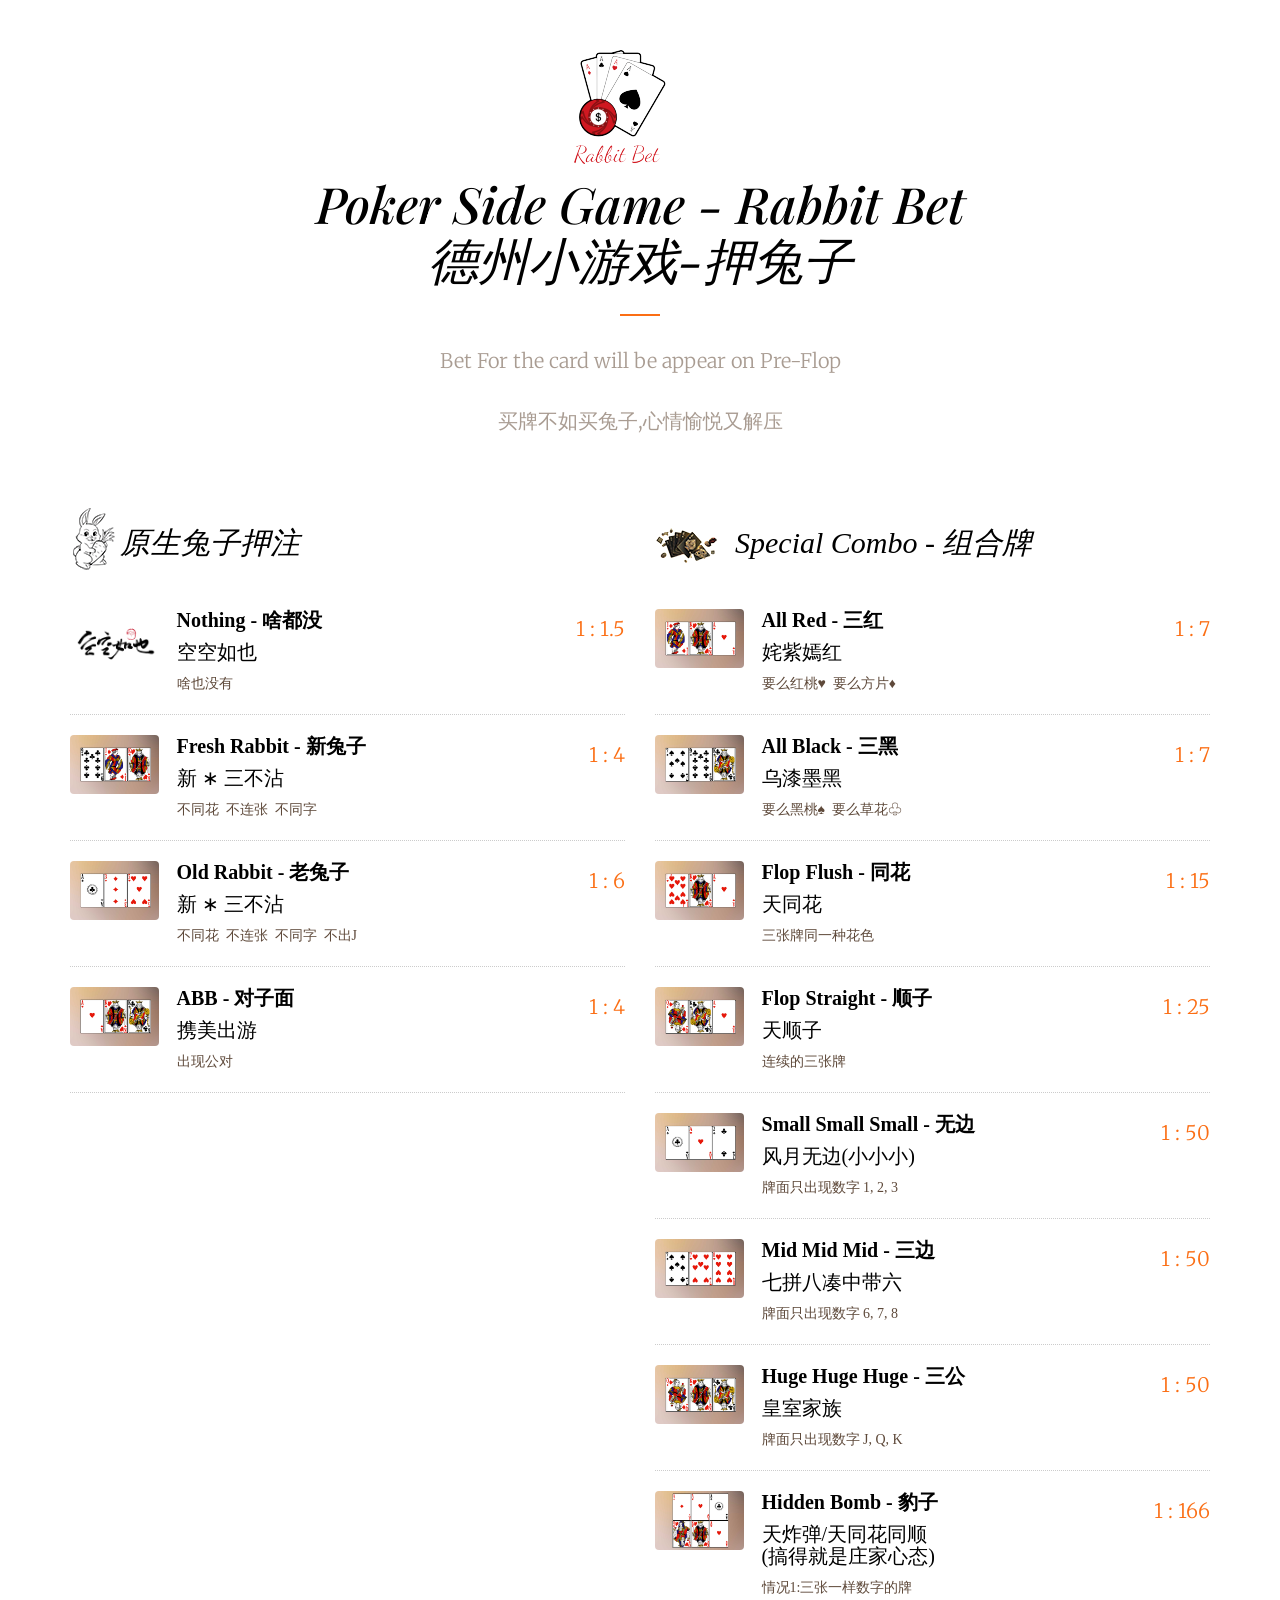
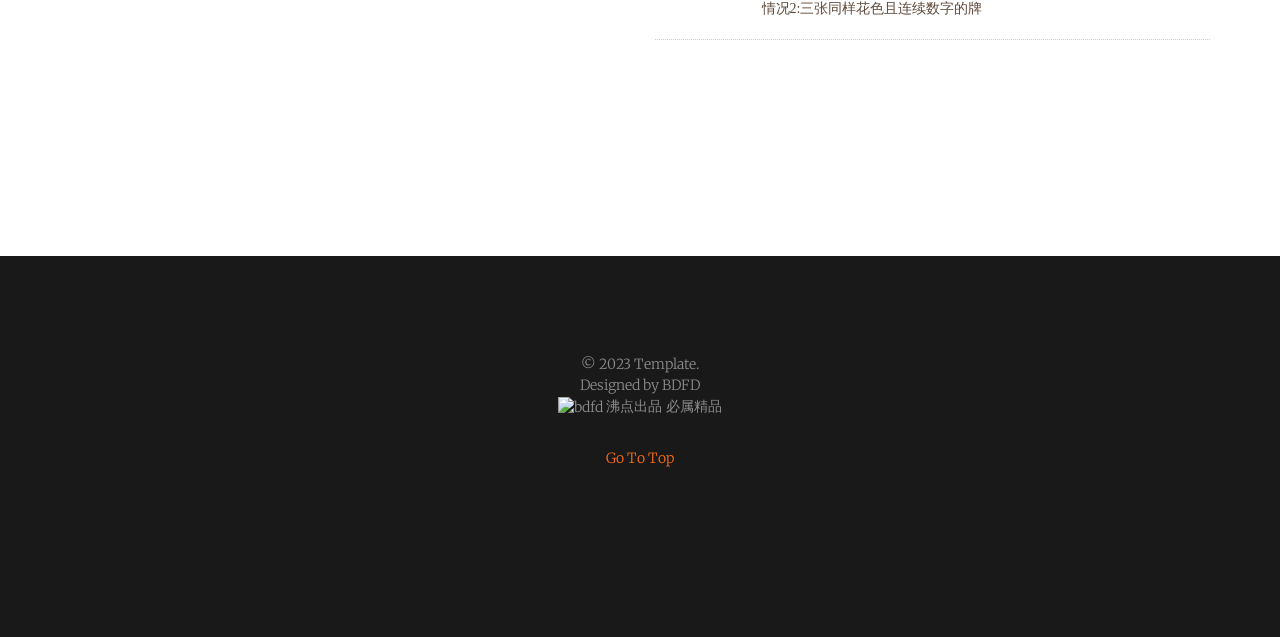
==== index.html @ e77c6f56 "update pay compensation ratio" ====
<!DOCTYPE html>
<!--[if lt IE 7]>      <html class="no-js lt-ie9 lt-ie8 lt-ie7"> <![endif]-->
<!--[if IE 7]>         <html class="no-js lt-ie9 lt-ie8"> <![endif]-->
<!--[if IE 8]>         <html class="no-js lt-ie9"> <![endif]-->
<!--[if gt IE 8]><!-->
<html class="no-js"> <!--<![endif]-->

<head>
	<meta charset="utf-8">
	<meta http-equiv="X-UA-Compatible" content="IE=edge">
	<title>Poker Side Game- Rabbit Bet兔子押注 &mdash;德州小游戏-押兔子</title>
	<meta name="viewport" content="width=device-width, initial-scale=1">
	<meta name="description" content="personal site" />
	<meta name="keywords" content="poker, side game, rabbit bet" />
	<meta name="author" content="bdfd" />

	<!-- Facebook and Twitter integration -->
	<meta property="og:title" content="" />
	<meta property="og:image" content="" />
	<meta property="og:url" content="" />
	<meta property="og:site_name" content="" />
	<meta property="og:description" content="" />
	<meta name="twitter:title" content="" />
	<meta name="twitter:image" content="" />
	<meta name="twitter:url" content="" />
	<meta name="twitter:card" content="" />

	<!-- Place favicon.ico and apple-touch-icon.png in the root directory -->
	<!-- <link rel="shortcut icon" href="favicon.ico"> -->
	<link rel="shortcut icon" href="images/fav.png">

	<link
		href='https://fonts.googleapis.com/css?family=Playfair+Display:400,700,400italic,700italic|Merriweather:300,400italic,300italic,400,700italic'
		rel='stylesheet' type='text/css'>

	<!-- Animate.css -->
	<link rel="stylesheet" href="css/animate.css">
	<!-- Icomoon Icon Fonts-->
	<link rel="stylesheet" href="css/icomoon.css">
	<!-- Simple Line Icons -->
	<link rel="stylesheet" href="css/simple-line-icons.css">
	<!-- Datetimepicker -->
	<link rel="stylesheet" href="css/bootstrap-datetimepicker.min.css">
	<!-- Flexslider -->
	<!-- <link rel="stylesheet" href="css/flexslider.css"> -->
	<!-- Bootstrap  -->
	<link rel="stylesheet" href="css/bootstrap.css">

	<link rel="stylesheet" href="css/style.css">


	<!-- Modernizr JS -->
	<script src="js/modernizr-2.6.2.min.js"></script>
	<!-- FOR IE9 below -->
	<!--[if lt IE 9]>
	<script src="js/respond.min.js"></script>
	<![endif]-->

</head>

<body>

	<div id="fh5co-menus" data-section="menu">
		<div class="container">
			<div class="row text-center fh5co-heading row-padded">
				<div class="col-md-8 col-md-offset-2">
					<h2 class="heading to-animate">Poker Side Game - Rabbit
						Bet</br>
						德州小游戏-押兔子
					</h2>
					<p class="sub-heading to-animate">Bet For the card will be
						appear on Pre-Flop</p>
					<p class="sub-heading to-animate">买牌不如买兔子,心情愉悦又解压</p>
				</div>
			</div>
			<div class="row row-padded">
				<div class="col-md-6">
					<div class="fh5co-food-menu to-animate-2">
						<h2 class="fh5co-drinks"
							style="font-family:'Times New Roman',STXingkai">
							原生兔子押注</h2>
						<ul>
							<li>
								<div class="fh5co-food-desc">
									<figure>
										<img src="images/type/nothing.png"
											class="img-responsive">
									</figure>
									<div>
										<h3
											style="font-weight:bold; font-family:'Times New Roman',STXingkai">
											Nothing -
											啥都没</h3>
										<h3
											style="font-family:'Times New Roman',STXingkai">
											空空如也</h3>
										<p
											style="font-family:'Times New Roman',STXingkai">
											啥也没有</p>
									</div>
								</div>
								<div class="fh5co-food-pricing">
									1 : 1.5
								</div>
							</li>
							<li>
								<div class="fh5co-food-desc">
									<figure>
										<img src="images/rabbit-bet/new-rabbit.jpg"
											class="img-responsive"
											alt="Free HTML5 Templates by FREEHTML5.co">
									</figure>
									<div>
										<h3
											style="font-weight:bold; font-family:'Times New Roman',STXingkai">
											Fresh Rabbit - 新兔子</h3>
										<h3
											style="font-family:'Times New Roman',STXingkai">
											新 ∗ 三不沾</h3>
										<p
											style="font-family:'Times New Roman',STXingkai">
											不同花&nbsp&nbsp不连张&nbsp&nbsp不同字
										</p>
									</div>
								</div>
								<div class="fh5co-food-pricing">
									1 : 4
								</div>
								<!-- <div class="fh5co-food-pricing">
									1 : 4
								</div> -->
								<!-- <div class="fh5co-food-pricing">
									1 : 5
								</div> -->
							</li>
							<li>
								<div class="fh5co-food-desc">
									<figure>
										<img src="images/rabbit-bet/old-rabbit.jpg"
											class="img-responsive"
											alt="Free HTML5 Templates by FREEHTML5.co">
									</figure>
									<div>
										<h3
											style="font-weight:bold; font-family:'Times New Roman',STXingkai">
											Old Rabbit - 老兔子</h3>
										<h3
											style="font-family:'Times New Roman',STXingkai">
											新 ∗ 三不沾</h3>
										<p
											style="font-family:'Times New Roman',STXingkai">
											不同花&nbsp&nbsp不连张&nbsp&nbsp不同字&nbsp&nbsp不出J
										</p>
									</div>
								</div>
								<div class="fh5co-food-pricing">
									1 : 6
								</div>
								<!-- <div class="fh5co-food-pricing">
									1 : 7
								</div> -->
							</li>

							<li>
								<div class="fh5co-food-desc">
									<figure>
										<img src="images/rabbit-bet/ABB.jpg"
											class="img-responsive"
											alt="Free HTML5 Templates by FREEHTML5.co">
									</figure>
									<div>
										<h3
											style="font-weight:bold; font-family:'Times New Roman',STXingkai">
											ABB - 对子面</h3>
										<h3
											style="font-family:'Times New Roman',STXingkai">
											携美出游</h3>
										<p
											style="font-family:'Times New Roman',STXingkai">
											出现公对
										</p>
									</div>
								</div>
								<div class="fh5co-food-pricing">
									1 : 4
								</div>
								<!-- <div class="fh5co-food-pricing">
									1 : 4
								</div> -->
							</li>
						</ul>
					</div>
				</div>
				<div class="col-md-6">
					<div class="fh5co-food-menu to-animate-2">
						<h2 class="fh5co-dishes"
							style="font-family:'Times New Roman',STXingkai">
							Special Combo - 组合牌</h2>
						<ul>
							<li>
								<div class="fh5co-food-desc">
									<figure>
										<img src="images/rabbit-bet/three-red.jpg"
											class="img-responsive"
											alt="Free HTML5 Templates by FREEHTML5.co">
									</figure>
									<div>
										<h3
											style="font-weight:bold; font-family:'Times New Roman',STXingkai">
											All Red - 三红</h3>
										<h3
											style="font-family:'Times New Roman',STXingkai">
											姹紫嫣红</h3>
										<p
											style="font-family:'Times New Roman',STXingkai">
											要么红桃♥&nbsp&nbsp要么方片♦</p>
									</div>
								</div>
								<div class="fh5co-food-pricing">
									1 : 7
								</div>
							</li>
							<li>
								<div class="fh5co-food-desc">
									<figure>
										<img src="images/rabbit-bet/three-black.jpg"
											class="img-responsive"
											alt="Free HTML5 Templates by FREEHTML5.co">
									</figure>
									<div>
										<h3
											style="font-weight:bold; font-family:'Times New Roman',STXingkai">
											All Black - 三黑</h3>
										<h3
											style="font-family:'Times New Roman',STXingkai">
											乌漆墨黑</h3>
										<p
											style="font-family:'Times New Roman',STXingkai">
											要么黑桃♠&nbsp&nbsp要么草花♧</p>
									</div>
								</div>
								<div class="fh5co-food-pricing">
									1 : 7
								</div>
							</li>
							<li>
								<div class="fh5co-food-desc">
									<figure>
										<img src="images/rabbit-bet/flope-flush.jpg"
											class="img-responsive"
											alt="Free HTML5 Templates by FREEHTML5.co">
									</figure>
									<div>
										<h3
											style="font-weight:bold; font-family:'Times New Roman',STXingkai">
											Flop Flush - 同花</h3>
										<h3
											style="font-family:'Times New Roman',STXingkai">
											天同花</h3>
										<p
											style="font-family:'Times New Roman',STXingkai">
											三张牌同一种花色</p>
									</div>
								</div>
								<div class="fh5co-food-pricing">
									1 : 15
								</div>
								<!-- <div class="fh5co-food-pricing">
									1 : 17
								</div> -->
							</li>
							<li>
								<div class="fh5co-food-desc">
									<figure>
										<img src="images/rabbit-bet/flop-straight.jpg"
											class="img-responsive"
											alt="Free HTML5 Templates by FREEHTML5.co">
									</figure>
									<div>
										<h3
											style="font-weight:bold; font-family:'Times New Roman',STXingkai">
											Flop Straight - 顺子</h3>
										<h3
											style="font-family:'Times New Roman',STXingkai">
											天顺子</h3>
										<p
											style="font-family:'Times New Roman',STXingkai">
											连续的三张牌</p>
									</div>
								</div>
								<!-- <div class="fh5co-food-pricing">
									1 : 30
								</div> -->
								<div class="fh5co-food-pricing">
									1 : 25
								</div>
							</li>
							<li>
								<div class="fh5co-food-desc">
									<figure>
										<img src="images/rabbit-bet/small-small-small.jpg"
											class="img-responsive"
											alt="Free HTML5 Templates by FREEHTML5.co">
									</figure>
									<div>
										<h3
											style="font-weight:bold; font-family:'Times New Roman',STXingkai">
											Small Small Small - 无边</h3>
										<h3
											style="font-family:'Times New Roman',STXingkai">
											风月无边(小小小)</h3>
										<p
											style="font-family:'Times New Roman',STXingkai">
											牌面只出现数字 1, 2, 3</p>
									</div>
								</div>
								<!-- <div class="fh5co-food-pricing">
									1 : 60
								</div> -->
								<div class="fh5co-food-pricing">
									1 : 50
								</div>
							</li>
							<li>
								<div class="fh5co-food-desc">
									<figure>
										<img src="images/rabbit-bet/mid-mid-mid.jpg"
											class="img-responsive"
											alt="Free HTML5 Templates by FREEHTML5.co">
									</figure>
									<div>
										<h3
											style="font-weight:bold; font-family:'Times New Roman',STXingkai">
											Mid Mid Mid - 三边</h3>
										<h3
											style="font-family:'Times New Roman',STXingkai">
											七拼八凑中带六</h3>
										<p
											style="font-family:'Times New Roman',STXingkai">
											牌面只出现数字 6, 7, 8</p>
									</div>
								</div>
								<!-- <div class="fh5co-food-pricing">
									1 : 60
								</div> -->
								<div class="fh5co-food-pricing">
									1 : 50
								</div>
							</li>
							<li>
								<div class="fh5co-food-desc">
									<figure>
										<img src="images/rabbit-bet/huge-huge-huge.jpg"
											class="img-responsive"
											alt="Free HTML5 Templates by FREEHTML5.co">
									</figure>
									<div>
										<h3
											style="font-weight:bold; font-family:'Times New Roman',STXingkai">
											Huge Huge Huge - 三公</h3>
										<h3
											style="font-family:'Times New Roman',STXingkai">
											皇室家族</h3>
										<p
											style="font-family:'Times New Roman',STXingkai">
											牌面只出现数字 J, Q, K</p>
									</div>
								</div>
								<!-- <div class="fh5co-food-pricing">
									1 : 60
								</div> -->
								<div class="fh5co-food-pricing">
									1 : 50
								</div>
							</li>
							<li>
								<div class="fh5co-food-desc">
									<figure>
										<img src="images/rabbit-bet/hidden-bomb.jpg"
											class="img-responsive"
											alt="Free HTML5 Templates by FREEHTML5.co">
									</figure>
									<div>
										<h3
											style="font-weight:bold; font-family:'Times New Roman',STXingkai">
											Hidden Bomb - 豹子</h3>
										<h3
											style="font-family:'Times New Roman',STXingkai">
											天炸弹/天同花同顺<br />
											(搞得就是庄家心态)</h3>
										<p
											style="font-family:'Times New Roman',STXingkai">
										</p>
										<p
											style="font-family:'Times New Roman',STXingkai">
											情况1:三张一样数字的牌</p>
										<p
											style="font-family:'Times New Roman',STXingkai">
											情况2:三张同样花色且连续数字的牌</p>
									</div>
								</div>
								<div class="fh5co-food-pricing">
									1 : 166
								</div>
								<!-- <div class="fh5co-food-pricing">
									1 : 168
								</div> -->
							</li>
						</ul>
					</div>
				</div>

			</div>
		</div>
	</div>

	<div id="fh5co-footer">
		<div class="container">
			<div class="row row-padded">
				<div class="col-md-12 text-center">
					<p class="to-animate">&copy; 2023
						Template.<br />Designed by BDFD<br />
						<img height=30
							src="https://cdn.jsdelivr.net/gh/bdfd/Personal_Image_Repo/4.Stamp/BDFD_Stamp.png"
							alt="bdfd" />
						<span
							style="font-family:'Times New Roman',STXingkai">沸点出品
							必属精品<span>
					</p>
					<p class="text-center to-animate"><a href="#"
							class="js-gotop">Go To Top</a></p>
				</div>
			</div>
		</div>
	</div>

	<!-- jQuery -->
	<script src="js/jquery.min.js"></script>
	<!-- jQuery Easing -->
	<script src="js/jquery.easing.1.3.js"></script>
	<!-- Bootstrap -->
	<script src="js/bootstrap.min.js"></script>
	<!-- Bootstrap DateTimePicker -->
	<script src="js/moment.js"></script>
	<script src="js/bootstrap-datetimepicker.min.js"></script>
	<!-- Waypoints -->
	<script src="js/jquery.waypoints.min.js"></script>
	<!-- Stellar Parallax -->
	<script src="js/jquery.stellar.min.js"></script>

	<!-- Flexslider -->
	<script src="js/jquery.flexslider-min.js"></script>
	<script>
		$(function () {
			$('#date').datetimepicker();
		});
	</script>
	<!-- Main JS -->
	<script src="js/main.js"></script>

</body>

</html>
---- css/icomoon.css ----
@font-face {
	font-family: 'icomoon';
	src:url('../fonts/icomoon/icomoon.eot?qtatmt');
	src:url('../fonts/icomoon/icomoon.eot?qtatmt#iefix') format('embedded-opentype'),
		url('../fonts/icomoon/icomoon.ttf?qtatmt') format('truetype'),
		url('../fonts/icomoon/icomoon.woff?qtatmt') format('woff'),
		url('../fonts/icomoon/icomoon.svg?qtatmt#icomoon') format('svg');
	font-weight: normal;
	font-style: normal;
}

[class^="icon-"], [class*=" icon-"] {
	font-family: 'icomoon';
	speak: none;
	font-style: normal;
	font-weight: normal;
	font-variant: normal;
	text-transform: none;
	line-height: 1;

	/* Better Font Rendering =========== */
	-webkit-font-smoothing: antialiased;
	-moz-osx-font-smoothing: grayscale;
}

.icon-glass:before {
	content: "\f000";
}
.icon-music:before {
	content: "\f001";
}
.icon-search2:before {
	content: "\f002";
}
.icon-envelope-o:before {
	content: "\f003";
}
.icon-heart:before {
	content: "\f004";
}
.icon-star:before {
	content: "\f005";
}
.icon-star-o:before {
	content: "\f006";
}
.icon-user:before {
	content: "\f007";
}
.icon-film:before {
	content: "\f008";
}
.icon-th-large:before {
	content: "\f009";
}
.icon-th:before {
	content: "\f00a";
}
.icon-th-list:before {
	content: "\f00b";
}
.icon-check:before {
	content: "\f00c";
}
.icon-close:before {
	content: "\f00d";
}
.icon-remove:before {
	content: "\f00d";
}
.icon-times:before {
	content: "\f00d";
}
.icon-search-plus:before {
	content: "\f00e";
}
.icon-search-minus:before {
	content: "\f010";
}
.icon-power-off:before {
	content: "\f011";
}
.icon-signal:before {
	content: "\f012";
}
.icon-cog:before {
	content: "\f013";
}
.icon-gear:before {
	content: "\f013";
}
.icon-trash-o:before {
	content: "\f014";
}
.icon-home:before {
	content: "\f015";
}
.icon-file-o:before {
	content: "\f016";
}
.icon-clock-o:before {
	content: "\f017";
}
.icon-road:before {
	content: "\f018";
}
.icon-download:before {
	content: "\f019";
}
.icon-arrow-circle-o-down:before {
	content: "\f01a";
}
.icon-arrow-circle-o-up:before {
	content: "\f01b";
}
.icon-inbox:before {
	content: "\f01c";
}
.icon-play-circle-o:before {
	content: "\f01d";
}
.icon-repeat2:before {
	content: "\f01e";
}
.icon-rotate-right:before {
	content: "\f01e";
}
.icon-refresh:before {
	content: "\f021";
}
.icon-list-alt:before {
	content: "\f022";
}
.icon-lock:before {
	content: "\f023";
}
.icon-flag:before {
	content: "\f024";
}
.icon-headphones:before {
	content: "\f025";
}
.icon-volume-off:before {
	content: "\f026";
}
.icon-volume-down:before {
	content: "\f027";
}
.icon-volume-up:before {
	content: "\f028";
}
.icon-qrcode:before {
	content: "\f029";
}
.icon-barcode:before {
	content: "\f02a";
}
.icon-tag:before {
	content: "\f02b";
}
.icon-tags:before {
	content: "\f02c";
}
.icon-book:before {
	content: "\f02d";
}
.icon-bookmark:before {
	content: "\f02e";
}
.icon-print:before {
	content: "\f02f";
}
.icon-camera:before {
	content: "\f030";
}
.icon-font:before {
	content: "\f031";
}
.icon-bold:before {
	content: "\f032";
}
.icon-italic:before {
	content: "\f033";
}
.icon-text-height:before {
	content: "\f034";
}
.icon-text-width:before {
	content: "\f035";
}
.icon-align-left:before {
	content: "\f036";
}
.icon-align-center2:before {
	content: "\f037";
}
.icon-align-right:before {
	content: "\f038";
}
.icon-align-justify2:before {
	content: "\f039";
}
.icon-list:before {
	content: "\f03a";
}
.icon-dedent:before {
	content: "\f03b";
}
.icon-outdent:before {
	content: "\f03b";
}
.icon-indent:before {
	content: "\f03c";
}
.icon-video-camera:before {
	content: "\f03d";
}
.icon-image:before {
	content: "\f03e";
}
.icon-photo:before {
	content: "\f03e";
}
.icon-picture-o:before {
	content: "\f03e";
}
.icon-pencil:before {
	content: "\f040";
}
.icon-map-marker:before {
	content: "\f041";
}
.icon-adjust:before {
	content: "\f042";
}
.icon-tint:before {
	content: "\f043";
}
.icon-edit:before {
	content: "\f044";
}
.icon-pencil-square-o:before {
	content: "\f044";
}
.icon-share-square-o:before {
	content: "\f045";
}
.icon-check-square-o:before {
	content: "\f046";
}
.icon-arrows:before {
	content: "\f047";
}
.icon-step-backward:before {
	content: "\f048";
}
.icon-fast-backward:before {
	content: "\f049";
}
.icon-backward:before {
	content: "\f04a";
}
.icon-play2:before {
	content: "\f04b";
}
.icon-pause2:before {
	content: "\f04c";
}
.icon-stop2:before {
	content: "\f04d";
}
.icon-forward:before {
	content: "\f04e";
}
.icon-fast-forward2:before {
	content: "\f050";
}
.icon-step-forward:before {
	content: "\f051";
}
.icon-eject:before {
	content: "\f052";
}
.icon-chevron-left:before {
	content: "\f053";
}
.icon-chevron-right:before {
	content: "\f054";
}
.icon-plus-circle:before {
	content: "\f055";
}
.icon-minus-circle:before {
	content: "\f056";
}
.icon-times-circle:before {
	content: "\f057";
}
.icon-check-circle:before {
	content: "\f058";
}
.icon-question-circle:before {
	content: "\f059";
}
.icon-info-circle:before {
	content: "\f05a";
}
.icon-crosshairs:before {
	content: "\f05b";
}
.icon-times-circle-o:before {
	content: "\f05c";
}
.icon-check-circle-o:before {
	content: "\f05d";
}
.icon-ban2:before {
	content: "\f05e";
}
.icon-arrow-left:before {
	content: "\f060";
}
.icon-arrow-right:before {
	content: "\f061";
}
.icon-arrow-up:before {
	content: "\f062";
}
.icon-arrow-down:before {
	content: "\f063";
}
.icon-mail-forward:before {
	content: "\f064";
}
.icon-share:before {
	content: "\f064";
}
.icon-expand2:before {
	content: "\f065";
}
.icon-compress:before {
	content: "\f066";
}
.icon-plus:before {
	content: "\f067";
}
.icon-minus:before {
	content: "\f068";
}
.icon-asterisk:before {
	content: "\f069";
}
.icon-exclamation-circle:before {
	content: "\f06a";
}
.icon-gift:before {
	content: "\f06b";
}
.icon-leaf:before {
	content: "\f06c";
}
.icon-fire:before {
	content: "\f06d";
}
.icon-eye:before {
	content: "\f06e";
}
.icon-eye-slash:before {
	content: "\f070";
}
.icon-exclamation-triangle:before {
	content: "\f071";
}
.icon-warning:before {
	content: "\f071";
}
.icon-plane:before {
	content: "\f072";
}
.icon-calendar:before {
	content: "\f073";
}
.icon-random:before {
	content: "\f074";
}
.icon-comment:before {
	content: "\f075";
}
.icon-magnet:before {
	content: "\f076";
}
.icon-chevron-up:before {
	content: "\f077";
}
.icon-chevron-down:before {
	content: "\f078";
}
.icon-retweet:before {
	content: "\f079";
}
.icon-shopping-cart:before {
	content: "\f07a";
}
.icon-folder:before {
	content: "\f07b";
}
.icon-folder-open:before {
	content: "\f07c";
}
.icon-arrows-v:before {
	content: "\f07d";
}
.icon-arrows-h:before {
	content: "\f07e";
}
.icon-bar-chart:before {
	content: "\f080";
}
.icon-bar-chart-o:before {
	content: "\f080";
}
.icon-twitter-square:before {
	content: "\f081";
}
.icon-facebook-square:before {
	content: "\f082";
}
.icon-camera-retro:before {
	content: "\f083";
}
.icon-key:before {
	content: "\f084";
}
.icon-cogs:before {
	content: "\f085";
}
.icon-gears:before {
	content: "\f085";
}
.icon-comments:before {
	content: "\f086";
}
.icon-thumbs-o-up:before {
	content: "\f087";
}
.icon-thumbs-o-down:before {
	content: "\f088";
}
.icon-star-half:before {
	content: "\f089";
}
.icon-heart-o:before {
	content: "\f08a";
}
.icon-sign-out:before {
	content: "\f08b";
}
.icon-linkedin-square:before {
	content: "\f08c";
}
.icon-thumb-tack:before {
	content: "\f08d";
}
.icon-external-link:before {
	content: "\f08e";
}
.icon-sign-in:before {
	content: "\f090";
}
.icon-trophy:before {
	content: "\f091";
}
.icon-github-square:before {
	content: "\f092";
}
.icon-upload:before {
	content: "\f093";
}
.icon-lemon-o:before {
	content: "\f094";
}
.icon-phone:before {
	content: "\f095";
}
.icon-square-o:before {
	content: "\f096";
}
.icon-bookmark-o:before {
	content: "\f097";
}
.icon-phone-square:before {
	content: "\f098";
}
.icon-twitter:before {
	content: "\f099";
}
.icon-facebook:before {
	content: "\f09a";
}
.icon-facebook-f:before {
	content: "\f09a";
}
.icon-github:before {
	content: "\f09b";
}
.icon-unlock2:before {
	content: "\f09c";
}
.icon-credit-card:before {
	content: "\f09d";
}
.icon-feed:before {
	content: "\f09e";
}
.icon-rss:before {
	content: "\f09e";
}
.icon-hdd-o:before {
	content: "\f0a0";
}
.icon-bullhorn:before {
	content: "\f0a1";
}
.icon-bell-o:before {
	content: "\f0a2";
}
.icon-certificate:before {
	content: "\f0a3";
}
.icon-hand-o-right:before {
	content: "\f0a4";
}
.icon-hand-o-left:before {
	content: "\f0a5";
}
.icon-hand-o-up:before {
	content: "\f0a6";
}
.icon-hand-o-down:before {
	content: "\f0a7";
}
.icon-arrow-circle-left:before {
	content: "\f0a8";
}
.icon-arrow-circle-right:before {
	content: "\f0a9";
}
.icon-arrow-circle-up:before {
	content: "\f0aa";
}
.icon-arrow-circle-down:before {
	content: "\f0ab";
}
.icon-globe:before {
	content: "\f0ac";
}
.icon-wrench:before {
	content: "\f0ad";
}
.icon-tasks:before {
	content: "\f0ae";
}
.icon-filter:before {
	content: "\f0b0";
}
.icon-briefcase:before {
	content: "\f0b1";
}
.icon-arrows-alt:before {
	content: "\f0b2";
}
.icon-group:before {
	content: "\f0c0";
}
.icon-users:before {
	content: "\f0c0";
}
.icon-chain:before {
	content: "\f0c1";
}
.icon-link:before {
	content: "\f0c1";
}
.icon-cloud:before {
	content: "\f0c2";
}
.icon-flask:before {
	content: "\f0c3";
}
.icon-cut:before {
	content: "\f0c4";
}
.icon-scissors:before {
	content: "\f0c4";
}
.icon-copy:before {
	content: "\f0c5";
}
.icon-files-o:before {
	content: "\f0c5";
}
.icon-paperclip:before {
	content: "\f0c6";
}
.icon-floppy-o:before {
	content: "\f0c7";
}
.icon-save:before {
	content: "\f0c7";
}
.icon-square:before {
	content: "\f0c8";
}
.icon-bars:before {
	content: "\f0c9";
}
.icon-navicon:before {
	content: "\f0c9";
}
.icon-reorder:before {
	content: "\f0c9";
}
.icon-list-ul:before {
	content: "\f0ca";
}
.icon-list-ol:before {
	content: "\f0cb";
}
.icon-strikethrough:before {
	content: "\f0cc";
}
.icon-underline:before {
	content: "\f0cd";
}
.icon-table:before {
	content: "\f0ce";
}
.icon-magic:before {
	content: "\f0d0";
}
.icon-truck:before {
	content: "\f0d1";
}
.icon-pinterest:before {
	content: "\f0d2";
}
.icon-pinterest-square:before {
	content: "\f0d3";
}
.icon-google-plus-square:before {
	content: "\f0d4";
}
.icon-google-plus:before {
	content: "\f0d5";
}
.icon-money:before {
	content: "\f0d6";
}
.icon-caret-down:before {
	content: "\f0d7";
}
.icon-caret-up:before {
	content: "\f0d8";
}
.icon-caret-left:before {
	content: "\f0d9";
}
.icon-caret-right:before {
	content: "\f0da";
}
.icon-columns2:before {
	content: "\f0db";
}
.icon-sort:before {
	content: "\f0dc";
}
.icon-unsorted:before {
	content: "\f0dc";
}
.icon-sort-desc:before {
	content: "\f0dd";
}
.icon-sort-down:before {
	content: "\f0dd";
}
.icon-sort-asc:before {
	content: "\f0de";
}
.icon-sort-up:before {
	content: "\f0de";
}
.icon-envelope:before {
	content: "\f0e0";
}
.icon-linkedin:before {
	content: "\f0e1";
}
.icon-rotate-left:before {
	content: "\f0e2";
}
.icon-undo:before {
	content: "\f0e2";
}
.icon-gavel:before {
	content: "\f0e3";
}
.icon-legal:before {
	content: "\f0e3";
}
.icon-dashboard:before {
	content: "\f0e4";
}
.icon-tachometer:before {
	content: "\f0e4";
}
.icon-comment-o:before {
	content: "\f0e5";
}
.icon-comments-o:before {
	content: "\f0e6";
}
.icon-bolt:before {
	content: "\f0e7";
}
.icon-flash:before {
	content: "\f0e7";
}
.icon-sitemap:before {
	content: "\f0e8";
}
.icon-umbrella2:before {
	content: "\f0e9";
}
.icon-clipboard:before {
	content: "\f0ea";
}
.icon-paste:before {
	content: "\f0ea";
}
.icon-lightbulb-o:before {
	content: "\f0eb";
}
.icon-exchange:before {
	content: "\f0ec";
}
.icon-cloud-download2:before {
	content: "\f0ed";
}
.icon-cloud-upload2:before {
	content: "\f0ee";
}
.icon-user-md:before {
	content: "\f0f0";
}
.icon-stethoscope:before {
	content: "\f0f1";
}
.icon-suitcase:before {
	content: "\f0f2";
}
.icon-bell:before {
	content: "\f0f3";
}
.icon-coffee:before {
	content: "\f0f4";
}
.icon-cutlery:before {
	content: "\f0f5";
}
.icon-file-text-o:before {
	content: "\f0f6";
}
.icon-building-o:before {
	content: "\f0f7";
}
.icon-hospital-o:before {
	content: "\f0f8";
}
.icon-ambulance:before {
	content: "\f0f9";
}
.icon-medkit:before {
	content: "\f0fa";
}
.icon-fighter-jet:before {
	content: "\f0fb";
}
.icon-beer:before {
	content: "\f0fc";
}
.icon-h-square:before {
	content: "\f0fd";
}
.icon-plus-square:before {
	content: "\f0fe";
}
.icon-angle-double-left:before {
	content: "\f100";
}
.icon-angle-double-right:before {
	content: "\f101";
}
.icon-angle-double-up:before {
	content: "\f102";
}
.icon-angle-double-down:before {
	content: "\f103";
}
.icon-angle-left:before {
	content: "\f104";
}
.icon-angle-right:before {
	content: "\f105";
}
.icon-angle-up:before {
	content: "\f106";
}
.icon-angle-down:before {
	content: "\f107";
}
.icon-desktop:before {
	content: "\f108";
}
.icon-laptop:before {
	content: "\f109";
}
.icon-tablet:before {
	content: "\f10a";
}
.icon-mobile:before {
	content: "\f10b";
}
.icon-mobile-phone:before {
	content: "\f10b";
}
.icon-circle-o:before {
	content: "\f10c";
}
.icon-quote-left:before {
	content: "\f10d";
}
.icon-quote-right:before {
	content: "\f10e";
}
.icon-spinner:before {
	content: "\f110";
}
.icon-circle:before {
	content: "\f111";
}
.icon-mail-reply:before {
	content: "\f112";
}
.icon-reply:before {
	content: "\f112";
}
.icon-github-alt:before {
	content: "\f113";
}
.icon-folder-o:before {
	content: "\f114";
}
.icon-folder-open-o:before {
	content: "\f115";
}
.icon-smile-o:before {
	content: "\f118";
}
.icon-frown-o:before {
	content: "\f119";
}
.icon-meh-o:before {
	content: "\f11a";
}
.icon-gamepad:before {
	content: "\f11b";
}
.icon-keyboard-o:before {
	content: "\f11c";
}
.icon-flag-o:before {
	content: "\f11d";
}
.icon-flag-checkered:before {
	content: "\f11e";
}
.icon-terminal:before {
	content: "\f120";
}
.icon-code:before {
	content: "\f121";
}
.icon-mail-reply-all:before {
	content: "\f122";
}
.icon-reply-all:before {
	content: "\f122";
}
.icon-star-half-empty:before {
	content: "\f123";
}
.icon-star-half-full:before {
	content: "\f123";
}
.icon-star-half-o:before {
	content: "\f123";
}
.icon-location-arrow:before {
	content: "\f124";
}
.icon-crop:before {
	content: "\f125";
}
.icon-code-fork:before {
	content: "\f126";
}
.icon-chain-broken:before {
	content: "\f127";
}
.icon-unlink:before {
	content: "\f127";
}
.icon-question:before {
	content: "\f128";
}
.icon-info:before {
	content: "\f129";
}
.icon-exclamation:before {
	content: "\f12a";
}
.icon-superscript:before {
	content: "\f12b";
}
.icon-subscript:before {
	content: "\f12c";
}
.icon-eraser:before {
	content: "\f12d";
}
.icon-puzzle-piece:before {
	content: "\f12e";
}
.icon-microphone2:before {
	content: "\f130";
}
.icon-microphone-slash:before {
	content: "\f131";
}
.icon-shield:before {
	content: "\f132";
}
.icon-calendar-o:before {
	content: "\f133";
}
.icon-fire-extinguisher:before {
	content: "\f134";
}
.icon-rocket:before {
	content: "\f135";
}
.icon-maxcdn:before {
	content: "\f136";
}
.icon-chevron-circle-left:before {
	content: "\f137";
}
.icon-chevron-circle-right:before {
	content: "\f138";
}
.icon-chevron-circle-up:before {
	content: "\f139";
}
.icon-chevron-circle-down:before {
	content: "\f13a";
}
.icon-html5:before {
	content: "\f13b";
}
.icon-css3:before {
	content: "\f13c";
}
.icon-anchor2:before {
	content: "\f13d";
}
.icon-unlock-alt:before {
	content: "\f13e";
}
.icon-bullseye:before {
	content: "\f140";
}
.icon-ellipsis-h:before {
	content: "\f141";
}
.icon-ellipsis-v:before {
	content: "\f142";
}
.icon-rss-square:before {
	content: "\f143";
}
.icon-play-circle:before {
	content: "\f144";
}
.icon-ticket:before {
	content: "\f145";
}
.icon-minus-square:before {
	content: "\f146";
}
.icon-minus-square-o:before {
	content: "\f147";
}
.icon-level-up:before {
	content: "\f148";
}
.icon-level-down:before {
	content: "\f149";
}
.icon-check-square:before {
	content: "\f14a";
}
.icon-pencil-square:before {
	content: "\f14b";
}
.icon-external-link-square:before {
	content: "\f14c";
}
.icon-share-square:before {
	content: "\f14d";
}
.icon-compass:before {
	content: "\f14e";
}
.icon-caret-square-o-down:before {
	content: "\f150";
}
.icon-toggle-down:before {
	content: "\f150";
}
.icon-caret-square-o-up:before {
	content: "\f151";
}
.icon-toggle-up:before {
	content: "\f151";
}
.icon-caret-square-o-right:before {
	content: "\f152";
}
.icon-toggle-right:before {
	content: "\f152";
}
.icon-eur:before {
	content: "\f153";
}
.icon-euro:before {
	content: "\f153";
}
.icon-gbp:before {
	content: "\f154";
}
.icon-dollar:before {
	content: "\f155";
}
.icon-usd:before {
	content: "\f155";
}
.icon-inr:before {
	content: "\f156";
}
.icon-rupee:before {
	content: "\f156";
}
.icon-cny:before {
	content: "\f157";
}
.icon-jpy:before {
	content: "\f157";
}
.icon-rmb:before {
	content: "\f157";
}
.icon-yen:before {
	content: "\f157";
}
.icon-rouble:before {
	content: "\f158";
}
.icon-rub:before {
	content: "\f158";
}
.icon-ruble:before {
	content: "\f158";
}
.icon-krw:before {
	content: "\f159";
}
.icon-won:before {
	content: "\f159";
}
.icon-bitcoin:before {
	content: "\f15a";
}
.icon-btc:before {
	content: "\f15a";
}
.icon-file2:before {
	content: "\f15b";
}
.icon-file-text:before {
	content: "\f15c";
}
.icon-sort-alpha-asc:before {
	content: "\f15d";
}
.icon-sort-alpha-desc:before {
	content: "\f15e";
}
.icon-sort-amount-asc:before {
	content: "\f160";
}
.icon-sort-amount-desc:before {
	content: "\f161";
}
.icon-sort-numeric-asc:before {
	content: "\f162";
}
.icon-sort-numeric-desc:before {
	content: "\f163";
}
.icon-thumbs-up:before {
	content: "\f164";
}
.icon-thumbs-down:before {
	content: "\f165";
}
.icon-youtube-square:before {
	content: "\f166";
}
.icon-youtube:before {
	content: "\f167";
}
.icon-xing:before {
	content: "\f168";
}
.icon-xing-square:before {
	content: "\f169";
}
.icon-youtube-play:before {
	content: "\f16a";
}
.icon-dropbox:before {
	content: "\f16b";
}
.icon-stack-overflow:before {
	content: "\f16c";
}
.icon-instagram:before {
	content: "\f16d";
}
.icon-flickr:before {
	content: "\f16e";
}
.icon-adn:before {
	content: "\f170";
}
.icon-bitbucket:before {
	content: "\f171";
}
.icon-bitbucket-square:before {
	content: "\f172";
}
.icon-tumblr:before {
	content: "\f173";
}
.icon-tumblr-square:before {
	content: "\f174";
}
.icon-long-arrow-down:before {
	content: "\f175";
}
.icon-long-arrow-up:before {
	content: "\f176";
}
.icon-long-arrow-left:before {
	content: "\f177";
}
.icon-long-arrow-right:before {
	content: "\f178";
}
.icon-apple:before {
	content: "\f179";
}
.icon-windows:before {
	content: "\f17a";
}
.icon-android:before {
	content: "\f17b";
}
.icon-linux:before {
	content: "\f17c";
}
.icon-dribbble:before {
	content: "\f17d";
}
.icon-skype:before {
	content: "\f17e";
}
.icon-foursquare:before {
	content: "\f180";
}
.icon-trello:before {
	content: "\f181";
}
.icon-female:before {
	content: "\f182";
}
.icon-male:before {
	content: "\f183";
}
.icon-gittip:before {
	content: "\f184";
}
.icon-gratipay:before {
	content: "\f184";
}
.icon-sun-o:before {
	content: "\f185";
}
.icon-moon-o:before {
	content: "\f186";
}
.icon-archive:before {
	content: "\f187";
}
.icon-bug:before {
	content: "\f188";
}
.icon-vk:before {
	content: "\f189";
}
.icon-weibo:before {
	content: "\f18a";
}
.icon-renren:before {
	content: "\f18b";
}
.icon-pagelines:before {
	content: "\f18c";
}
.icon-stack-exchange:before {
	content: "\f18d";
}
.icon-arrow-circle-o-right:before {
	content: "\f18e";
}
.icon-arrow-circle-o-left:before {
	content: "\f190";
}
.icon-caret-square-o-left:before {
	content: "\f191";
}
.icon-toggle-left:before {
	content: "\f191";
}
.icon-dot-circle-o:before {
	content: "\f192";
}
.icon-wheelchair:before {
	content: "\f193";
}
.icon-vimeo-square:before {
	content: "\f194";
}
.icon-try:before {
	content: "\f195";
}
.icon-turkish-lira:before {
	content: "\f195";
}
.icon-plus-square-o:before {
	content: "\f196";
}
.icon-space-shuttle:before {
	content: "\f197";
}
.icon-slack:before {
	content: "\f198";
}
.icon-envelope-square:before {
	content: "\f199";
}
.icon-wordpress:before {
	content: "\f19a";
}
.icon-openid:before {
	content: "\f19b";
}
.icon-bank:before {
	content: "\f19c";
}
.icon-institution:before {
	content: "\f19c";
}
.icon-university:before {
	content: "\f19c";
}
.icon-graduation-cap:before {
	content: "\f19d";
}
.icon-mortar-board:before {
	content: "\f19d";
}
.icon-yahoo:before {
	content: "\f19e";
}
.icon-google:before {
	content: "\f1a0";
}
.icon-reddit:before {
	content: "\f1a1";
}
.icon-reddit-square:before {
	content: "\f1a2";
}
.icon-stumbleupon-circle:before {
	content: "\f1a3";
}
.icon-stumbleupon:before {
	content: "\f1a4";
}
.icon-delicious:before {
	content: "\f1a5";
}
.icon-digg:before {
	content: "\f1a6";
}
.icon-pied-piper:before {
	content: "\f1a7";
}
.icon-pied-piper-alt:before {
	content: "\f1a8";
}
.icon-drupal:before {
	content: "\f1a9";
}
.icon-joomla:before {
	content: "\f1aa";
}
.icon-language:before {
	content: "\f1ab";
}
.icon-fax:before {
	content: "\f1ac";
}
.icon-building:before {
	content: "\f1ad";
}
.icon-child:before {
	content: "\f1ae";
}
.icon-paw:before {
	content: "\f1b0";
}
.icon-spoon:before {
	content: "\f1b1";
}
.icon-cube:before {
	content: "\f1b2";
}
.icon-cubes:before {
	content: "\f1b3";
}
.icon-behance:before {
	content: "\f1b4";
}
.icon-behance-square:before {
	content: "\f1b5";
}
.icon-steam:before {
	content: "\f1b6";
}
.icon-steam-square:before {
	content: "\f1b7";
}
.icon-recycle:before {
	content: "\f1b8";
}
.icon-automobile:before {
	content: "\f1b9";
}
.icon-car:before {
	content: "\f1b9";
}
.icon-cab:before {
	content: "\f1ba";
}
.icon-taxi:before {
	content: "\f1ba";
}
.icon-tree:before {
	content: "\f1bb";
}
.icon-spotify:before {
	content: "\f1bc";
}
.icon-deviantart:before {
	content: "\f1bd";
}
.icon-soundcloud:before {
	content: "\f1be";
}
.icon-database:before {
	content: "\f1c0";
}
.icon-file-pdf-o:before {
	content: "\f1c1";
}
.icon-file-word-o:before {
	content: "\f1c2";
}
.icon-file-excel-o:before {
	content: "\f1c3";
}
.icon-file-powerpoint-o:before {
	content: "\f1c4";
}
.icon-file-image-o:before {
	content: "\f1c5";
}
.icon-file-photo-o:before {
	content: "\f1c5";
}
.icon-file-picture-o:before {
	content: "\f1c5";
}
.icon-file-archive-o:before {
	content: "\f1c6";
}
.icon-file-zip-o:before {
	content: "\f1c6";
}
.icon-file-audio-o:before {
	content: "\f1c7";
}
.icon-file-sound-o:before {
	content: "\f1c7";
}
.icon-file-movie-o:before {
	content: "\f1c8";
}
.icon-file-video-o:before {
	content: "\f1c8";
}
.icon-file-code-o:before {
	content: "\f1c9";
}
.icon-vine:before {
	content: "\f1ca";
}
.icon-codepen:before {
	content: "\f1cb";
}
.icon-jsfiddle:before {
	content: "\f1cc";
}
.icon-life-bouy:before {
	content: "\f1cd";
}
.icon-life-buoy:before {
	content: "\f1cd";
}
.icon-life-ring:before {
	content: "\f1cd";
}
.icon-life-saver:before {
	content: "\f1cd";
}
.icon-support:before {
	content: "\f1cd";
}
.icon-circle-o-notch:before {
	content: "\f1ce";
}
.icon-ra:before {
	content: "\f1d0";
}
.icon-rebel:before {
	content: "\f1d0";
}
.icon-empire:before {
	content: "\f1d1";
}
.icon-ge:before {
	content: "\f1d1";
}
.icon-git-square:before {
	content: "\f1d2";
}
.icon-git:before {
	content: "\f1d3";
}
.icon-hacker-news:before {
	content: "\f1d4";
}
.icon-y-combinator-square:before {
	content: "\f1d4";
}
.icon-yc-square:before {
	content: "\f1d4";
}
.icon-tencent-weibo:before {
	content: "\f1d5";
}
.icon-qq:before {
	content: "\f1d6";
}
.icon-wechat:before {
	content: "\f1d7";
}
.icon-weixin:before {
	content: "\f1d7";
}
.icon-paper-plane:before {
	content: "\f1d8";
}
.icon-send:before {
	content: "\f1d8";
}
.icon-paper-plane-o:before {
	content: "\f1d9";
}
.icon-send-o:before {
	content: "\f1d9";
}
.icon-history:before {
	content: "\f1da";
}
.icon-circle-thin:before {
	content: "\f1db";
}
.icon-header:before {
	content: "\f1dc";
}
.icon-paragraph2:before {
	content: "\f1dd";
}
.icon-sliders:before {
	content: "\f1de";
}
.icon-share-alt:before {
	content: "\f1e0";
}
.icon-share-alt-square:before {
	content: "\f1e1";
}
.icon-bomb:before {
	content: "\f1e2";
}
.icon-futbol-o:before {
	content: "\f1e3";
}
.icon-soccer-ball-o:before {
	content: "\f1e3";
}
.icon-tty:before {
	content: "\f1e4";
}
.icon-binoculars:before {
	content: "\f1e5";
}
.icon-plug:before {
	content: "\f1e6";
}
.icon-slideshare:before {
	content: "\f1e7";
}
.icon-twitch:before {
	content: "\f1e8";
}
.icon-yelp:before {
	content: "\f1e9";
}
.icon-newspaper-o:before {
	content: "\f1ea";
}
.icon-wifi:before {
	content: "\f1eb";
}
.icon-calculator:before {
	content: "\f1ec";
}
.icon-paypal:before {
	content: "\f1ed";
}
.icon-google-wallet:before {
	content: "\f1ee";
}
.icon-cc-visa:before {
	content: "\f1f0";
}
.icon-cc-mastercard:before {
	content: "\f1f1";
}
.icon-cc-discover:before {
	content: "\f1f2";
}
.icon-cc-amex:before {
	content: "\f1f3";
}
.icon-cc-paypal:before {
	content: "\f1f4";
}
.icon-cc-stripe:before {
	content: "\f1f5";
}
.icon-bell-slash:before {
	content: "\f1f6";
}
.icon-bell-slash-o:before {
	content: "\f1f7";
}
.icon-trash:before {
	content: "\f1f8";
}
.icon-copyright:before {
	content: "\f1f9";
}
.icon-at:before {
	content: "\f1fa";
}
.icon-eyedropper:before {
	content: "\f1fb";
}
.icon-paint-brush:before {
	content: "\f1fc";
}
.icon-birthday-cake:before {
	content: "\f1fd";
}
.icon-area-chart:before {
	content: "\f1fe";
}
.icon-pie-chart:before {
	content: "\f200";
}
.icon-line-chart:before {
	content: "\f201";
}
.icon-lastfm:before {
	content: "\f202";
}
.icon-lastfm-square:before {
	content: "\f203";
}
.icon-toggle-off:before {
	content: "\f204";
}
.icon-toggle-on:before {
	content: "\f205";
}
.icon-bicycle:before {
	content: "\f206";
}
.icon-bus:before {
	content: "\f207";
}
.icon-ioxhost:before {
	content: "\f208";
}
.icon-angellist:before {
	content: "\f209";
}
.icon-cc:before {
	content: "\f20a";
}
.icon-ils:before {
	content: "\f20b";
}
.icon-shekel:before {
	content: "\f20b";
}
.icon-sheqel:before {
	content: "\f20b";
}
.icon-meanpath:before {
	content: "\f20c";
}
.icon-buysellads:before {
	content: "\f20d";
}
.icon-connectdevelop:before {
	content: "\f20e";
}
.icon-dashcube:before {
	content: "\f210";
}
.icon-forumbee:before {
	content: "\f211";
}
.icon-leanpub:before {
	content: "\f212";
}
.icon-sellsy:before {
	content: "\f213";
}
.icon-shirtsinbulk:before {
	content: "\f214";
}
.icon-simplybuilt:before {
	content: "\f215";
}
.icon-skyatlas:before {
	content: "\f216";
}
.icon-cart-plus:before {
	content: "\f217";
}
.icon-cart-arrow-down:before {
	content: "\f218";
}
.icon-diamond:before {
	content: "\f219";
}
.icon-ship:before {
	content: "\f21a";
}
.icon-user-secret:before {
	content: "\f21b";
}
.icon-motorcycle:before {
	content: "\f21c";
}
.icon-street-view:before {
	content: "\f21d";
}
.icon-heartbeat:before {
	content: "\f21e";
}
.icon-venus:before {
	content: "\f221";
}
.icon-mars:before {
	content: "\f222";
}
.icon-mercury:before {
	content: "\f223";
}
.icon-intersex:before {
	content: "\f224";
}
.icon-transgender:before {
	content: "\f224";
}
.icon-transgender-alt:before {
	content: "\f225";
}
.icon-venus-double:before {
	content: "\f226";
}
.icon-mars-double:before {
	content: "\f227";
}
.icon-venus-mars:before {
	content: "\f228";
}
.icon-mars-stroke:before {
	content: "\f229";
}
.icon-mars-stroke-v:before {
	content: "\f22a";
}
.icon-mars-stroke-h:before {
	content: "\f22b";
}
.icon-neuter:before {
	content: "\f22c";
}
.icon-genderless:before {
	content: "\f22d";
}
.icon-facebook-official:before {
	content: "\f230";
}
.icon-pinterest-p:before {
	content: "\f231";
}
.icon-whatsapp:before {
	content: "\f232";
}
.icon-server2:before {
	content: "\f233";
}
.icon-user-plus:before {
	content: "\f234";
}
.icon-user-times:before {
	content: "\f235";
}
.icon-bed:before {
	content: "\f236";
}
.icon-hotel:before {
	content: "\f236";
}
.icon-viacoin:before {
	content: "\f237";
}
.icon-train:before {
	content: "\f238";
}
.icon-subway:before {
	content: "\f239";
}
.icon-medium:before {
	content: "\f23a";
}
.icon-y-combinator:before {
	content: "\f23b";
}
.icon-yc:before {
	content: "\f23b";
}
.icon-optin-monster:before {
	content: "\f23c";
}
.icon-opencart:before {
	content: "\f23d";
}
.icon-expeditedssl:before {
	content: "\f23e";
}
.icon-battery-4:before {
	content: "\f240";
}
.icon-battery-full:before {
	content: "\f240";
}
.icon-battery-3:before {
	content: "\f241";
}
.icon-battery-three-quarters:before {
	content: "\f241";
}
.icon-battery-2:before {
	content: "\f242";
}
.icon-battery-half:before {
	content: "\f242";
}
.icon-battery-1:before {
	content: "\f243";
}
.icon-battery-quarter:before {
	content: "\f243";
}
.icon-battery-0:before {
	content: "\f244";
}
.icon-battery-empty:before {
	content: "\f244";
}
.icon-mouse-pointer:before {
	content: "\f245";
}
.icon-i-cursor:before {
	content: "\f246";
}
.icon-object-group:before {
	content: "\f247";
}
.icon-object-ungroup:before {
	content: "\f248";
}
.icon-sticky-note:before {
	content: "\f249";
}
.icon-sticky-note-o:before {
	content: "\f24a";
}
.icon-cc-jcb:before {
	content: "\f24b";
}
.icon-cc-diners-club:before {
	content: "\f24c";
}
.icon-clone:before {
	content: "\f24d";
}
.icon-balance-scale:before {
	content: "\f24e";
}
.icon-hourglass-o:before {
	content: "\f250";
}
.icon-hourglass-1:before {
	content: "\f251";
}
.icon-hourglass-start:before {
	content: "\f251";
}
.icon-hourglass-2:before {
	content: "\f252";
}
.icon-hourglass-half:before {
	content: "\f252";
}
.icon-hourglass-3:before {
	content: "\f253";
}
.icon-hourglass-end:before {
	content: "\f253";
}
.icon-hourglass:before {
	content: "\f254";
}
.icon-hand-grab-o:before {
	content: "\f255";
}
.icon-hand-rock-o:before {
	content: "\f255";
}
.icon-hand-paper-o:before {
	content: "\f256";
}
.icon-hand-stop-o:before {
	content: "\f256";
}
.icon-hand-scissors-o:before {
	content: "\f257";
}
.icon-hand-lizard-o:before {
	content: "\f258";
}
.icon-hand-spock-o:before {
	content: "\f259";
}
.icon-hand-pointer-o:before {
	content: "\f25a";
}
.icon-hand-peace-o:before {
	content: "\f25b";
}
.icon-trademark:before {
	content: "\f25c";
}
.icon-registered:before {
	content: "\f25d";
}
.icon-creative-commons:before {
	content: "\f25e";
}
.icon-gg:before {
	content: "\f260";
}
.icon-gg-circle:before {
	content: "\f261";
}
.icon-tripadvisor:before {
	content: "\f262";
}
.icon-odnoklassniki:before {
	content: "\f263";
}
.icon-odnoklassniki-square:before {
	content: "\f264";
}
.icon-get-pocket:before {
	content: "\f265";
}
.icon-wikipedia-w:before {
	content: "\f266";
}
.icon-safari:before {
	content: "\f267";
}
.icon-chrome:before {
	content: "\f268";
}
.icon-firefox:before {
	content: "\f269";
}
.icon-opera:before {
	content: "\f26a";
}
.icon-internet-explorer:before {
	content: "\f26b";
}
.icon-television:before {
	content: "\f26c";
}
.icon-tv:before {
	content: "\f26c";
}
.icon-contao:before {
	content: "\f26d";
}
.icon-500px:before {
	content: "\f26e";
}
.icon-amazon:before {
	content: "\f270";
}
.icon-calendar-plus-o:before {
	content: "\f271";
}
.icon-calendar-minus-o:before {
	content: "\f272";
}
.icon-calendar-times-o:before {
	content: "\f273";
}
.icon-calendar-check-o:before {
	content: "\f274";
}
.icon-industry:before {
	content: "\f275";
}
.icon-map-pin:before {
	content: "\f276";
}
.icon-map-signs:before {
	content: "\f277";
}
.icon-map-o:before {
	content: "\f278";
}
.icon-map:before {
	content: "\f279";
}
.icon-commenting:before {
	content: "\f27a";
}
.icon-commenting-o:before {
	content: "\f27b";
}
.icon-houzz:before {
	content: "\f27c";
}
.icon-vimeo:before {
	content: "\f27d";
}
.icon-black-tie:before {
	content: "\f27e";
}
.icon-fonticons:before {
	content: "\f280";
}
.icon-eye2:before {
	content: "\e000";
}
.icon-paper-clip:before {
	content: "\e001";
}
.icon-mail2:before {
	content: "\e002";
}
.icon-toggle:before {
	content: "\e003";
}
.icon-layout:before {
	content: "\e004";
}
.icon-link2:before {
	content: "\e005";
}
.icon-bell2:before {
	content: "\e006";
}
.icon-lock2:before {
	content: "\e007";
}
.icon-unlock:before {
	content: "\e008";
}
.icon-ribbon:before {
	content: "\e009";
}
.icon-image2:before {
	content: "\e010";
}
.icon-signal2:before {
	content: "\e011";
}
.icon-target:before {
	content: "\e012";
}
.icon-clipboard2:before {
	content: "\e013";
}
.icon-clock2:before {
	content: "\e014";
}
.icon-watch:before {
	content: "\e015";
}
.icon-air-play:before {
	content: "\e016";
}
.icon-camera2:before {
	content: "\e017";
}
.icon-video2:before {
	content: "\e018";
}
.icon-disc:before {
	content: "\e019";
}
.icon-printer:before {
	content: "\e020";
}
.icon-monitor:before {
	content: "\e021";
}
.icon-server:before {
	content: "\e022";
}
.icon-cog2:before {
	content: "\e023";
}
.icon-heart2:before {
	content: "\e024";
}
.icon-paragraph:before {
	content: "\e025";
}
.icon-align-justify:before {
	content: "\e026";
}
.icon-align-left2:before {
	content: "\e027";
}
.icon-align-center:before {
	content: "\e028";
}
.icon-align-right2:before {
	content: "\e029";
}
.icon-book2:before {
	content: "\e030";
}
.icon-layers2:before {
	content: "\e031";
}
.icon-stack:before {
	content: "\e032";
}
.icon-stack-2:before {
	content: "\e033";
}
.icon-paper:before {
	content: "\e034";
}
.icon-paper-stack:before {
	content: "\e035";
}
.icon-search:before {
	content: "\e036";
}
.icon-zoom-in:before {
	content: "\e037";
}
.icon-zoom-out:before {
	content: "\e038";
}
.icon-reply2:before {
	content: "\e039";
}
.icon-circle-plus:before {
	content: "\e040";
}
.icon-circle-minus:before {
	content: "\e041";
}
.icon-circle-check:before {
	content: "\e042";
}
.icon-circle-cross:before {
	content: "\e043";
}
.icon-square-plus:before {
	content: "\e044";
}
.icon-square-minus:before {
	content: "\e045";
}
.icon-square-check:before {
	content: "\e046";
}
.icon-square-cross:before {
	content: "\e047";
}
.icon-microphone:before {
	content: "\e048";
}
.icon-record:before {
	content: "\e049";
}
.icon-skip-back:before {
	content: "\e050";
}
.icon-rewind:before {
	content: "\e051";
}
.icon-play:before {
	content: "\e052";
}
.icon-pause:before {
	content: "\e053";
}
.icon-stop:before {
	content: "\e054";
}
.icon-fast-forward:before {
	content: "\e055";
}
.icon-skip-forward:before {
	content: "\e056";
}
.icon-shuffle2:before {
	content: "\e057";
}
.icon-repeat:before {
	content: "\e058";
}
.icon-folder2:before {
	content: "\e059";
}
.icon-umbrella:before {
	content: "\e060";
}
.icon-moon2:before {
	content: "\e061";
}
.icon-thermometer2:before {
	content: "\e062";
}
.icon-drop2:before {
	content: "\e063";
}
.icon-sun:before {
	content: "\e064";
}
.icon-cloud2:before {
	content: "\e065";
}
.icon-cloud-upload:before {
	content: "\e066";
}
.icon-cloud-download:before {
	content: "\e067";
}
.icon-upload2:before {
	content: "\e068";
}
.icon-download2:before {
	content: "\e069";
}
.icon-location2:before {
	content: "\e070";
}
.icon-location-2:before {
	content: "\e071";
}
.icon-map2:before {
	content: "\e072";
}
.icon-battery2:before {
	content: "\e073";
}
.icon-head:before {
	content: "\e074";
}
.icon-briefcase2:before {
	content: "\e075";
}
.icon-speech-bubble:before {
	content: "\e076";
}
.icon-anchor:before {
	content: "\e077";
}
.icon-globe2:before {
	content: "\e078";
}
.icon-box2:before {
	content: "\e079";
}
.icon-reload:before {
	content: "\e080";
}
.icon-share2:before {
	content: "\e081";
}
.icon-marquee:before {
	content: "\e082";
}
.icon-marquee-plus:before {
	content: "\e083";
}
.icon-marquee-minus:before {
	content: "\e084";
}
.icon-tag2:before {
	content: "\e085";
}
.icon-power:before {
	content: "\e086";
}
.icon-command:before {
	content: "\e087";
}
.icon-alt:before {
	content: "\e088";
}
.icon-esc:before {
	content: "\e089";
}
.icon-bar-graph2:before {
	content: "\e090";
}
.icon-bar-graph-2:before {
	content: "\e091";
}
.icon-pie-graph:before {
	content: "\e092";
}
.icon-star2:before {
	content: "\e093";
}
.icon-arrow-left2:before {
	content: "\e094";
}
.icon-arrow-right2:before {
	content: "\e095";
}
.icon-arrow-up2:before {
	content: "\e096";
}
.icon-arrow-down2:before {
	content: "\e097";
}
.icon-volume:before {
	content: "\e098";
}
.icon-mute:before {
	content: "\e099";
}
.icon-content-right:before {
	content: "\e100";
}
.icon-content-left:before {
	content: "\e101";
}
.icon-grid2:before {
	content: "\e102";
}
.icon-grid-2:before {
	content: "\e103";
}
.icon-columns:before {
	content: "\e104";
}
.icon-loader:before {
	content: "\e105";
}
.icon-bag:before {
	content: "\e106";
}
.icon-ban:before {
	content: "\e107";
}
.icon-flag2:before {
	content: "\e108";
}
.icon-trash2:before {
	content: "\e109";
}
.icon-expand:before {
	content: "\e110";
}
.icon-contract:before {
	content: "\e111";
}
.icon-maximize:before {
	content: "\e112";
}
.icon-minimize:before {
	content: "\e113";
}
.icon-plus2:before {
	content: "\e114";
}
.icon-minus2:before {
	content: "\e115";
}
.icon-check2:before {
	content: "\e116";
}
.icon-cross2:before {
	content: "\e117";
}
.icon-move:before {
	content: "\e118";
}
.icon-delete:before {
	content: "\e119";
}
.icon-menu2:before {
	content: "\e120";
}
.icon-archive2:before {
	content: "\e121";
}
.icon-inbox2:before {
	content: "\e122";
}
.icon-outbox:before {
	content: "\e123";
}
.icon-file:before {
	content: "\e124";
}
.icon-file-add:before {
	content: "\e125";
}
.icon-file-subtract:before {
	content: "\e126";
}
.icon-help2:before {
	content: "\e127";
}
.icon-open:before {
	content: "\e128";
}
.icon-ellipsis:before {
	content: "\e129";
}
---- css/simple-line-icons.css ----
@font-face {
  font-family: 'simple-line-icons';
  src:  url('../fonts/simple-line-icons/Simple-Line-Icons.eot?v=2.2.2');
  src:  url('../fonts/simple-line-icons/Simple-Line-Icons.eot?#iefix&v=2.2.2') format('embedded-opentype'),
        url('../fonts/simple-line-icons/Simple-Line-Icons.ttf?v=2.2.2') format('truetype'),
        url('../fonts/simple-line-icons/Simple-Line-Icons.woff2?v=2.2.2') format('woff2'),
        url('../fonts/simple-line-icons/Simple-Line-Icons.woff?v=2.2.2') format('woff'),
        url('../fonts/simple-line-icons/Simple-Line-Icons.svg?v=2.2.2#simple-line-icons') format('svg');
  font-weight: normal;
  font-style: normal;
}
/*
 Use the following CSS code if you want to have a class per icon.
 Instead of a list of all class selectors, you can use the generic [class*="icon-"] selector, but it's slower:
*/
.icon-user,
.icon-people,
.icon-user-female,
.icon-user-follow,
.icon-user-following,
.icon-user-unfollow,
.icon-login,
.icon-logout,
.icon-emotsmile,
.icon-phone,
.icon-call-end,
.icon-call-in,
.icon-call-out,
.icon-map,
.icon-location-pin,
.icon-direction,
.icon-directions,
.icon-compass,
.icon-layers,
.icon-menu,
.icon-list,
.icon-options-vertical,
.icon-options,
.icon-arrow-down,
.icon-arrow-left,
.icon-arrow-right,
.icon-arrow-up,
.icon-arrow-up-circle,
.icon-arrow-left-circle,
.icon-arrow-right-circle,
.icon-arrow-down-circle,
.icon-check,
.icon-clock,
.icon-plus,
.icon-close,
.icon-trophy,
.icon-screen-smartphone,
.icon-screen-desktop,
.icon-plane,
.icon-notebook,
.icon-mustache,
.icon-mouse,
.icon-magnet,
.icon-energy,
.icon-disc,
.icon-cursor,
.icon-cursor-move,
.icon-crop,
.icon-chemistry,
.icon-speedometer,
.icon-shield,
.icon-screen-tablet,
.icon-magic-wand,
.icon-hourglass,
.icon-graduation,
.icon-ghost,
.icon-game-controller,
.icon-fire,
.icon-eyeglass,
.icon-envelope-open,
.icon-envelope-letter,
.icon-bell,
.icon-badge,
.icon-anchor,
.icon-wallet,
.icon-vector,
.icon-speech,
.icon-puzzle,
.icon-printer,
.icon-present,
.icon-playlist,
.icon-pin,
.icon-picture,
.icon-handbag,
.icon-globe-alt,
.icon-globe,
.icon-folder-alt,
.icon-folder,
.icon-film,
.icon-feed,
.icon-drop,
.icon-drawar,
.icon-docs,
.icon-doc,
.icon-diamond,
.icon-cup,
.icon-calculator,
.icon-bubbles,
.icon-briefcase,
.icon-book-open,
.icon-basket-loaded,
.icon-basket,
.icon-bag,
.icon-action-undo,
.icon-action-redo,
.icon-wrench,
.icon-umbrella,
.icon-trash,
.icon-tag,
.icon-support,
.icon-frame,
.icon-size-fullscreen,
.icon-size-actual,
.icon-shuffle,
.icon-share-alt,
.icon-share,
.icon-rocket,
.icon-question,
.icon-pie-chart,
.icon-pencil,
.icon-note,
.icon-loop,
.icon-home,
.icon-grid,
.icon-graph,
.icon-microphone,
.icon-music-tone-alt,
.icon-music-tone,
.icon-earphones-alt,
.icon-earphones,
.icon-equalizer,
.icon-like,
.icon-dislike,
.icon-control-start,
.icon-control-rewind,
.icon-control-play,
.icon-control-pause,
.icon-control-forward,
.icon-control-end,
.icon-volume-1,
.icon-volume-2,
.icon-volume-off,
.icon-calendar,
.icon-bulb,
.icon-chart,
.icon-ban,
.icon-bubble,
.icon-camrecorder,
.icon-camera,
.icon-cloud-download,
.icon-cloud-upload,
.icon-envelope,
.icon-eye,
.icon-flag,
.icon-heart,
.icon-info,
.icon-key,
.icon-link,
.icon-lock,
.icon-lock-open,
.icon-magnifier,
.icon-magnifier-add,
.icon-magnifier-remove,
.icon-paper-clip,
.icon-paper-plane,
.icon-power,
.icon-refresh,
.icon-reload,
.icon-settings,
.icon-star,
.icon-symble-female,
.icon-symbol-male,
.icon-target,
.icon-credit-card,
.icon-paypal,
.icon-social-tumblr,
.icon-social-twitter,
.icon-social-facebook,
.icon-social-instagram,
.icon-social-linkedin,
.icon-social-pinterest,
.icon-social-github,
.icon-social-gplus,
.icon-social-reddit,
.icon-social-skype,
.icon-social-dribbble,
.icon-social-behance,
.icon-social-foursqare,
.icon-social-soundcloud,
.icon-social-spotify,
.icon-social-stumbleupon,
.icon-social-youtube,
.icon-social-dropbox {
  font-family: 'simple-line-icons';
  speak: none;
  font-style: normal;
  font-weight: normal;
  font-variant: normal;
  text-transform: none;
  line-height: 1;
  /* Better Font Rendering =========== */
  -webkit-font-smoothing: antialiased;
  -moz-osx-font-smoothing: grayscale;
}
.icon-user:before {
  content: "\e005";
}
.icon-people:before {
  content: "\e001";
}
.icon-user-female:before {
  content: "\e000";
}
.icon-user-follow:before {
  content: "\e002";
}
.icon-user-following:before {
  content: "\e003";
}
.icon-user-unfollow:before {
  content: "\e004";
}
.icon-login:before {
  content: "\e066";
}
.icon-logout:before {
  content: "\e065";
}
.icon-emotsmile:before {
  content: "\e021";
}
.icon-phone:before {
  content: "\e600";
}
.icon-call-end:before {
  content: "\e048";
}
.icon-call-in:before {
  content: "\e047";
}
.icon-call-out:before {
  content: "\e046";
}
.icon-map:before {
  content: "\e033";
}
.icon-location-pin:before {
  content: "\e096";
}
.icon-direction:before {
  content: "\e042";
}
.icon-directions:before {
  content: "\e041";
}
.icon-compass:before {
  content: "\e045";
}
.icon-layers:before {
  content: "\e034";
}
.icon-menu:before {
  content: "\e601";
}
.icon-list:before {
  content: "\e067";
}
.icon-options-vertical:before {
  content: "\e602";
}
.icon-options:before {
  content: "\e603";
}
.icon-arrow-down:before {
  content: "\e604";
}
.icon-arrow-left:before {
  content: "\e605";
}
.icon-arrow-right:before {
  content: "\e606";
}
.icon-arrow-up:before {
  content: "\e607";
}
.icon-arrow-up-circle:before {
  content: "\e078";
}
.icon-arrow-left-circle:before {
  content: "\e07a";
}
.icon-arrow-right-circle:before {
  content: "\e079";
}
.icon-arrow-down-circle:before {
  content: "\e07b";
}
.icon-check:before {
  content: "\e080";
}
.icon-clock:before {
  content: "\e081";
}
.icon-plus:before {
  content: "\e095";
}
.icon-close:before {
  content: "\e082";
}
.icon-trophy:before {
  content: "\e006";
}
.icon-screen-smartphone:before {
  content: "\e010";
}
.icon-screen-desktop:before {
  content: "\e011";
}
.icon-plane:before {
  content: "\e012";
}
.icon-notebook:before {
  content: "\e013";
}
.icon-mustache:before {
  content: "\e014";
}
.icon-mouse:before {
  content: "\e015";
}
.icon-magnet:before {
  content: "\e016";
}
.icon-energy:before {
  content: "\e020";
}
.icon-disc:before {
  content: "\e022";
}
.icon-cursor:before {
  content: "\e06e";
}
.icon-cursor-move:before {
  content: "\e023";
}
.icon-crop:before {
  content: "\e024";
}
.icon-chemistry:before {
  content: "\e026";
}
.icon-speedometer:before {
  content: "\e007";
}
.icon-shield:before {
  content: "\e00e";
}
.icon-screen-tablet:before {
  content: "\e00f";
}
.icon-magic-wand:before {
  content: "\e017";
}
.icon-hourglass:before {
  content: "\e018";
}
.icon-graduation:before {
  content: "\e019";
}
.icon-ghost:before {
  content: "\e01a";
}
.icon-game-controller:before {
  content: "\e01b";
}
.icon-fire:before {
  content: "\e01c";
}
.icon-eyeglass:before {
  content: "\e01d";
}
.icon-envelope-open:before {
  content: "\e01e";
}
.icon-envelope-letter:before {
  content: "\e01f";
}
.icon-bell:before {
  content: "\e027";
}
.icon-badge:before {
  content: "\e028";
}
.icon-anchor:before {
  content: "\e029";
}
.icon-wallet:before {
  content: "\e02a";
}
.icon-vector:before {
  content: "\e02b";
}
.icon-speech:before {
  content: "\e02c";
}
.icon-puzzle:before {
  content: "\e02d";
}
.icon-printer:before {
  content: "\e02e";
}
.icon-present:before {
  content: "\e02f";
}
.icon-playlist:before {
  content: "\e030";
}
.icon-pin:before {
  content: "\e031";
}
.icon-picture:before {
  content: "\e032";
}
.icon-handbag:before {
  content: "\e035";
}
.icon-globe-alt:before {
  content: "\e036";
}
.icon-globe:before {
  content: "\e037";
}
.icon-folder-alt:before {
  content: "\e039";
}
.icon-folder:before {
  content: "\e089";
}
.icon-film:before {
  content: "\e03a";
}
.icon-feed:before {
  content: "\e03b";
}
.icon-drop:before {
  content: "\e03e";
}
.icon-drawar:before {
  content: "\e03f";
}
.icon-docs:before {
  content: "\e040";
}
.icon-doc:before {
  content: "\e085";
}
.icon-diamond:before {
  content: "\e043";
}
.icon-cup:before {
  content: "\e044";
}
.icon-calculator:before {
  content: "\e049";
}
.icon-bubbles:before {
  content: "\e04a";
}
.icon-briefcase:before {
  content: "\e04b";
}
.icon-book-open:before {
  content: "\e04c";
}
.icon-basket-loaded:before {
  content: "\e04d";
}
.icon-basket:before {
  content: "\e04e";
}
.icon-bag:before {
  content: "\e04f";
}
.icon-action-undo:before {
  content: "\e050";
}
.icon-action-redo:before {
  content: "\e051";
}
.icon-wrench:before {
  content: "\e052";
}
.icon-umbrella:before {
  content: "\e053";
}
.icon-trash:before {
  content: "\e054";
}
.icon-tag:before {
  content: "\e055";
}
.icon-support:before {
  content: "\e056";
}
.icon-frame:before {
  content: "\e038";
}
.icon-size-fullscreen:before {
  content: "\e057";
}
.icon-size-actual:before {
  content: "\e058";
}
.icon-shuffle:before {
  content: "\e059";
}
.icon-share-alt:before {
  content: "\e05a";
}
.icon-share:before {
  content: "\e05b";
}
.icon-rocket:before {
  content: "\e05c";
}
.icon-question:before {
  content: "\e05d";
}
.icon-pie-chart:before {
  content: "\e05e";
}
.icon-pencil:before {
  content: "\e05f";
}
.icon-note:before {
  content: "\e060";
}
.icon-loop:before {
  content: "\e064";
}
.icon-home:before {
  content: "\e069";
}
.icon-grid:before {
  content: "\e06a";
}
.icon-graph:before {
  content: "\e06b";
}
.icon-microphone:before {
  content: "\e063";
}
.icon-music-tone-alt:before {
  content: "\e061";
}
.icon-music-tone:before {
  content: "\e062";
}
.icon-earphones-alt:before {
  content: "\e03c";
}
.icon-earphones:before {
  content: "\e03d";
}
.icon-equalizer:before {
  content: "\e06c";
}
.icon-like:before {
  content: "\e068";
}
.icon-dislike:before {
  content: "\e06d";
}
.icon-control-start:before {
  content: "\e06f";
}
.icon-control-rewind:before {
  content: "\e070";
}
.icon-control-play:before {
  content: "\e071";
}
.icon-control-pause:before {
  content: "\e072";
}
.icon-control-forward:before {
  content: "\e073";
}
.icon-control-end:before {
  content: "\e074";
}
.icon-volume-1:before {
  content: "\e09f";
}
.icon-volume-2:before {
  content: "\e0a0";
}
.icon-volume-off:before {
  content: "\e0a1";
}
.icon-calendar:before {
  content: "\e075";
}
.icon-bulb:before {
  content: "\e076";
}
.icon-chart:before {
  content: "\e077";
}
.icon-ban:before {
  content: "\e07c";
}
.icon-bubble:before {
  content: "\e07d";
}
.icon-camrecorder:before {
  content: "\e07e";
}
.icon-camera:before {
  content: "\e07f";
}
.icon-cloud-download:before {
  content: "\e083";
}
.icon-cloud-upload:before {
  content: "\e084";
}
.icon-envelope:before {
  content: "\e086";
}
.icon-eye:before {
  content: "\e087";
}
.icon-flag:before {
  content: "\e088";
}
.icon-heart:before {
  content: "\e08a";
}
.icon-info:before {
  content: "\e08b";
}
.icon-key:before {
  content: "\e08c";
}
.icon-link:before {
  content: "\e08d";
}
.icon-lock:before {
  content: "\e08e";
}
.icon-lock-open:before {
  content: "\e08f";
}
.icon-magnifier:before {
  content: "\e090";
}
.icon-magnifier-add:before {
  content: "\e091";
}
.icon-magnifier-remove:before {
  content: "\e092";
}
.icon-paper-clip:before {
  content: "\e093";
}
.icon-paper-plane:before {
  content: "\e094";
}
.icon-power:before {
  content: "\e097";
}
.icon-refresh:before {
  content: "\e098";
}
.icon-reload:before {
  content: "\e099";
}
.icon-settings:before {
  content: "\e09a";
}
.icon-star:before {
  content: "\e09b";
}
.icon-symble-female:before {
  content: "\e09c";
}
.icon-symbol-male:before {
  content: "\e09d";
}
.icon-target:before {
  content: "\e09e";
}
.icon-credit-card:before {
  content: "\e025";
}
.icon-paypal:before {
  content: "\e608";
}
.icon-social-tumblr:before {
  content: "\e00a";
}
.icon-social-twitter:before {
  content: "\e009";
}
.icon-social-facebook:before {
  content: "\e00b";
}
.icon-social-instagram:before {
  content: "\e609";
}
.icon-social-linkedin:before {
  content: "\e60a";
}
.icon-social-pinterest:before {
  content: "\e60b";
}
.icon-social-github:before {
  content: "\e60c";
}
.icon-social-gplus:before {
  content: "\e60d";
}
.icon-social-reddit:before {
  content: "\e60e";
}
.icon-social-skype:before {
  content: "\e60f";
}
.icon-social-dribbble:before {
  content: "\e00d";
}
.icon-social-behance:before {
  content: "\e610";
}
.icon-social-foursqare:before {
  content: "\e611";
}
.icon-social-soundcloud:before {
  content: "\e612";
}
.icon-social-spotify:before {
  content: "\e613";
}
.icon-social-stumbleupon:before {
  content: "\e614";
}
.icon-social-youtube:before {
  content: "\e008";
}
.icon-social-dropbox:before {
  content: "\e00c";
}
---- css/style.css ----
@font-face {
  font-family: 'icomoon';
  src: url("../fonts/icomoon/icomoon.eot?srf3rx");
  src: url("../fonts/icomoon/icomoon.eot?srf3rx#iefix") format("embedded-opentype"), url("../fonts/icomoon/icomoon.ttf?srf3rx") format("truetype"), url("../fonts/icomoon/icomoon.woff?srf3rx") format("woff"), url("../fonts/icomoon/icomoon.svg?srf3rx#icomoon") format("svg");
  font-weight: normal;
  font-style: normal;
}
body {
  font-family: "Merriweather", serif;
  font-size: 18px;
  font-weight: 300;
  line-height: 2;
  color: #5e493a;
}
body.fh5co-overflow {
  overflow-x: auto;
}

a {
  color: #fb6e14;
  -webkit-transition: 0.5s;
  -o-transition: 0.5s;
  transition: 0.5s;
}
a:hover, a:focus, a:active {
  color: #bf4c03;
}

h1, h2, h3, h4, h5, h6 {
  font-family: "Playfair Display", serif;
  color: #000;
}

p {
  margin-bottom: 30px;
}

.btn {
  margin-right: 4px;
  margin-bottom: 4px;
  font-family: "Playfair Display", serif;
  font-size: 12px;
  letter-spacing: 2px;
  text-transform: uppercase;
  font-weight: 700;
  -webkit-border-radius: 4px;
  -moz-border-radius: 4px;
  -ms-border-radius: 4px;
  border-radius: 4px;
  -webkit-transition: 0.5s;
  -o-transition: 0.5s;
  transition: 0.5s;
}
.btn.btn-md {
  padding: 10px 20px !important;
}
.btn.btn-lg {
  padding: 18px 36px !important;
}
.btn:hover, .btn:active, .btn:focus {
  box-shadow: none !important;
  outline: none !important;
}

.btn-primary {
  background: #fb6e14;
  color: #fff;
  border: 2px solid #fb6e14;
}
.btn-primary:hover, .btn-primary:focus, .btn-primary:active {
  background: #f16104 !important;
  border-color: #f16104 !important;
}
.btn-primary.btn-outline {
  background: transparent;
  color: #fb6e14;
  border: 2px solid #fb6e14;
}
.btn-primary.btn-outline:hover, .btn-primary.btn-outline:focus, .btn-primary.btn-outline:active {
  background: #fb6e14;
  color: #fff;
}

.btn-success {
  background: #58ca7e;
  color: #fff;
  border: 2px solid #58ca7e;
}
.btn-success:hover, .btn-success:focus, .btn-success:active {
  background: #45c46f !important;
  border-color: #45c46f !important;
}
.btn-success.btn-outline {
  background: transparent;
  color: #58ca7e;
  border: 2px solid #58ca7e;
}
.btn-success.btn-outline:hover, .btn-success.btn-outline:focus, .btn-success.btn-outline:active {
  background: #58ca7e;
  color: #fff;
}

.btn-info {
  background: #1784fb;
  color: #fff;
  border: 2px solid #1784fb;
}
.btn-info:hover, .btn-info:focus, .btn-info:active {
  background: #0477f4 !important;
  border-color: #0477f4 !important;
}
.btn-info.btn-outline {
  background: transparent;
  color: #1784fb;
  border: 2px solid #1784fb;
}
.btn-info.btn-outline:hover, .btn-info.btn-outline:focus, .btn-info.btn-outline:active {
  background: #1784fb;
  color: #fff;
}

.btn-warning {
  background: #fed330;
  color: #fff;
  border: 2px solid #fed330;
}
.btn-warning:hover, .btn-warning:focus, .btn-warning:active {
  background: #fece17 !important;
  border-color: #fece17 !important;
}
.btn-warning.btn-outline {
  background: transparent;
  color: #fed330;
  border: 2px solid #fed330;
}
.btn-warning.btn-outline:hover, .btn-warning.btn-outline:focus, .btn-warning.btn-outline:active {
  background: #fed330;
  color: #fff;
}

.btn-danger {
  background: #fb4f59;
  color: #fff;
  border: 2px solid #fb4f59;
}
.btn-danger:hover, .btn-danger:focus, .btn-danger:active {
  background: #fa3641 !important;
  border-color: #fa3641 !important;
}
.btn-danger.btn-outline {
  background: transparent;
  color: #fb4f59;
  border: 2px solid #fb4f59;
}
.btn-danger.btn-outline:hover, .btn-danger.btn-outline:focus, .btn-danger.btn-outline:active {
  background: #fb4f59;
  color: #fff;
}

.btn-outline {
  background: none;
  border: 2px solid gray;
  font-size: 12px;
  letter-spacing: 2px;
  text-transform: uppercase;
  -webkit-transition: 0.3s;
  -o-transition: 0.3s;
  transition: 0.3s;
}
.btn-outline:hover, .btn-outline:focus, .btn-outline:active {
  box-shadow: none;
}

.form-control {
  box-shadow: none;
  background: transparent;
  border: 2px solid rgba(0, 0, 0, 0.1);
  height: 54px;
  font-size: 18px;
  font-weight: 300;
}
.form-control:active, .form-control:focus {
  outline: none;
  box-shadow: none;
  border-color: #fb6e14;
}

/*
 * Flexslider
 */
#fh5co-home {
  min-height: 700px;
  background: #fff url(../images/loader.gif) no-repeat center center;
}
#fh5co-home .flexslider {
  border: none;
  position: relative;
  z-index: 1;
  margin-bottom: 0;
}
#fh5co-home .flexslider .fh5co-text {
  position: absolute;
  z-index: 3;
  width: 100%;
  top: 50%;
  margin-top: -212px;
  text-align: center;
}
#fh5co-home .flexslider .fh5co-text h1 {
  margin: 0;
  padding: 0;
  font-family: "Playfair Display", serif;
  font-size: 300px;
  font-weight: 700;
  font-style: italic;
  color: #fff;
  -webkit-transition: 0.3s;
  -o-transition: 0.3s;
  transition: 0.3s;
}
@media screen and (max-width: 992px) {
  #fh5co-home .flexslider .fh5co-text h1 {
    font-size: 100px;
  }
}
#fh5co-home .flexslider .fh5co-text h2 {
  margin: 0;
  padding: 0;
  font-family: "Merriweather", serif;
  font-weight: 300;
  font-size: 40px;
  letter-spacing: 2px;
  color: #fff;
  -webkit-transition: 0.3s;
  -o-transition: 0.3s;
  transition: 0.3s;
}
@media screen and (max-width: 768px) {
  #fh5co-home .flexslider .fh5co-text h2 {
    font-size: 20px;
  }
}
#fh5co-home .flexslider .fh5co-text h2 span {
  font-family: "Playfair Display", serif;
  font-style: italic;
  text-transform: none;
}
#fh5co-home .flexslider .fh5co-text h2 a {
  color: #fb6e14;
}
#fh5co-home .flexslider .slides li {
  background-repeat: no-repeat;
  background-size: cover;
}
#fh5co-home .flexslider .fh5co-overlay {
  position: absolute;
  z-index: 3;
  top: 0;
  bottom: 0;
  left: 0;
  right: 0;
  opacity: .5;
  background: #000;
}
#fh5co-home .flexslider .flex-control-nav,
#fh5co-home .flexslider .flex-direction-nav {
  display: none;
}

.fh5co-main-nav {
  position: relative;
  background: #fff;
}
.fh5co-main-nav.fh5co-shadow {
  -webkit-box-shadow: 0 0 7px 0 rgba(0, 0, 0, 0.3);
  -moz-box-shadow: 0 0 7px 0 rgba(0, 0, 0, 0.3);
  -ms-box-shadow: 0 0 7px 0 rgba(0, 0, 0, 0.3);
  box-shadow: 0 0 7px 0 rgba(0, 0, 0, 0.3);
}
.fh5co-main-nav:before, .fh5co-main-nav:after {
  content: "";
  position: absolute;
  left: 0;
  height: 2px;
  width: 100%;
  background: #e6e6e6;
}
.fh5co-main-nav:before {
  top: 2px;
}
.fh5co-main-nav:after {
  bottom: 2px;
}
.fh5co-main-nav .fh5co-menu-1,
.fh5co-main-nav .fh5co-menu-2,
.fh5co-main-nav .fh5co-logo {
  vertical-align: middle;
  float: left;
  line-height: 0;
}
.fh5co-main-nav .fh5co-menu-1 a,
.fh5co-main-nav .fh5co-menu-2 a,
.fh5co-main-nav .fh5co-logo a {
  padding: 35px 10px;
  color: #130d08;
  display: -moz-inline-stack;
  display: inline-block;
  zoom: 1;
  *display: inline;
}
.fh5co-main-nav .fh5co-menu-1 a:hover, .fh5co-main-nav .fh5co-menu-1 a:focus, .fh5co-main-nav .fh5co-menu-1 a:active,
.fh5co-main-nav .fh5co-menu-2 a:hover,
.fh5co-main-nav .fh5co-menu-2 a:focus,
.fh5co-main-nav .fh5co-menu-2 a:active,
.fh5co-main-nav .fh5co-logo a:hover,
.fh5co-main-nav .fh5co-logo a:focus,
.fh5co-main-nav .fh5co-logo a:active {
  outline: none;
  text-decoration: none;
}
.fh5co-main-nav .fh5co-menu-1 a.active,
.fh5co-main-nav .fh5co-menu-2 a.active,
.fh5co-main-nav .fh5co-logo a.active {
  color: #fb6e14;
}
.fh5co-main-nav .fh5co-menu-1 {
  text-align: right;
  width: 40.33%;
}
.fh5co-main-nav .fh5co-menu-1 a {
  vertical-align: middle;
}
.fh5co-main-nav .fh5co-logo {
  text-align: center;
  width: 19.33%;
  font-size: 40px;
  font-family: "Playfair Display", serif;
  font-weight: 700;
  font-style: italic;
}
.fh5co-main-nav .fh5co-logo a {
  position: relative;
  top: -5px;
  display: inline-block;
}
.fh5co-main-nav .fh5co-menu-2 {
  text-align: left;
  width: 40.33%;
}

.fh5co-heading .heading {
  font-size: 50px;
  font-style: italic;
  position: relative;
  padding-bottom: 30px;
  margin-bottom: 30px;
}
@media screen and (max-width: 768px) {
  .fh5co-heading .heading {
    font-size: 30px;
  }
}
.fh5co-heading .heading:after {
  content: "";
  position: absolute;
  bottom: 0;
  width: 40px;
  height: 2px;
  left: 50%;
  background: #fb6e14;
  margin-left: -20px;
}
.fh5co-heading .sub-heading {
  font-size: 20px;
  line-height: 1.5;
  margin-bottom: 30px;
}
@media screen and (max-width: 768px) {
  .fh5co-heading .sub-heading {
    font-size: 18px;
  }
}

#fh5co-about {
  display: -webkit-box;
  display: -moz-box;
  display: -ms-flexbox;
  display: -webkit-flex;
  display: flex;
  flex-wrap: wrap;
  -webkit-flex-wrap: wrap;
  -moz-flex-wrap: wrap;
  background: #e6e6e6;
  width: 100%;
}
#fh5co-about .fh5co-2col {
  width: 50%;
}
@media screen and (max-width: 1200px) {
  #fh5co-about .fh5co-2col {
    width: 100%;
  }
}
#fh5co-about .fh5co-text {
  padding: 2em 6em;
  text-align: left;
  background: #130d08 url(../images/wood_1.png) repeat;
}
@media screen and (max-width: 1200px) {
  #fh5co-about .fh5co-text {
    padding: 1em;
  }
}
#fh5co-about .fh5co-text .btn {
  color: #fff;
}
#fh5co-about .fh5co-text .heading {
  margin-bottom: 30px;
  color: #fff;
  font-style: italic;
  font-weight: 300;
  position: relative;
  padding-bottom: 30px;
  text-align: center;
}
#fh5co-about .fh5co-text .heading:after {
  content: "";
  position: absolute;
  bottom: 0;
  width: 40px;
  height: 2px;
  left: 50%;
  background: #fb6e14;
  margin-left: -20px;
}
#fh5co-about .fh5co-text p {
  line-height: 2;
  color: #a99c92;
}
#fh5co-about .fh5co-text p span.firstcharacter {
  float: left;
  color: #903;
  font-size: 75px;
  line-height: 60px;
  padding-top: 4px;
  padding-right: 10px;
  padding-left: 3px;
  font-style: italic;
  top: -20px;
  position: relative;
  color: #fff;
  font-family: "Playfair Display", serif;
}
#fh5co-about .fh5co-bg {
  background-repeat: no-repeat;
  background-size: cover;
}
@media screen and (max-width: 1200px) {
  #fh5co-about .fh5co-bg {
    width: 100%;
    min-height: 500px;
  }
}
@media screen and (max-width: 768px) {
  #fh5co-about .fh5co-bg {
    width: 100%;
    min-height: 300px;
  }
}

#fh5co-sayings {
  padding: 7em 0;
}
@media screen and (max-width: 768px) {
  #fh5co-sayings {
    padding: 5em 0;
  }
}
#fh5co-sayings .flexslider .slides li {
  font-size: 40px;
  line-height: 1.5;
}
#fh5co-sayings .flexslider .slides li blockquote {
  padding-left: 0;
  border-left: none;
}
@media screen and (max-width: 768px) {
  #fh5co-sayings .flexslider .slides li blockquote {
    padding: 0 20px;
  }
}
#fh5co-sayings .flexslider .slides li blockquote p {
  font-size: 40px;
  line-height: 1.5;
}
@media screen and (max-width: 768px) {
  #fh5co-sayings .flexslider .slides li blockquote p {
    font-size: 20px;
    line-height: 1.5;
  }
}
#fh5co-sayings .flexslider .slides li blockquote p.quote-author {
  font-size: 20px;
  color: gray;
}
@media screen and (max-width: 768px) {
  #fh5co-sayings .flexslider .slides li blockquote p.quote-author {
    font-size: 18px;
  }
}
#fh5co-sayings .flexslider .flex-control-paging {
  position: relative;
}
#fh5co-sayings .flexslider .flex-control-paging.flex-control-nav {
  bottom: -70px;
}
@media screen and (max-width: 768px) {
  #fh5co-sayings .flexslider .flex-control-paging.flex-control-nav {
    bottom: -60px;
  }
}
#fh5co-sayings .flexslider .flex-control-paging li a {
  width: 14px;
  height: 14px;
  background: rgba(0, 0, 0, 0.2);
  box-shadow: none;
}
#fh5co-sayings .flexslider .flex-control-paging li a:active, #fh5co-sayings .flexslider .flex-control-paging li a:focus {
  outline: none;
}
#fh5co-sayings .flexslider .flex-control-paging li a.flex-active {
  top: 2px;
  position: relative;
  background: transparent;
  box-shadow: none;
  border: 2px solid #fb6e14;
}

#fh5co-featured {
  padding: 7em 0;
  background: #130d08 url(../images/wood_1.png) repeat;
}
@media screen and (max-width: 768px) {
  #fh5co-featured {
    padding: 5em 0;
  }
}
#fh5co-featured .fh5co-heading .heading {
  position: relative;
  padding-top: 30px !important;
  color: #fff;
}
#fh5co-featured .fh5co-heading .heading:before, #fh5co-featured .fh5co-heading .heading::before {
  height: 64px;
  width: 64px;
  position: absolute;
  content: "";
  background: url(../images/0103-served-plate_64.png) no-repeat;
  top: 0;
  left: 50%;
  margin-top: -50px;
  margin-left: -32px;
}
#fh5co-featured .fh5co-heading .sub-heading {
  color: #a99c92;
}
#fh5co-featured .fh5co-grid {
  display: -webkit-box;
  display: -moz-box;
  display: -ms-flexbox;
  display: -webkit-flex;
  display: flex;
  flex-wrap: wrap;
  -webkit-flex-wrap: wrap;
  -moz-flex-wrap: wrap;
}
#fh5co-featured .fh5co-grid h2 {
  font-size: 20px;
  margin-bottom: 0;
}
#fh5co-featured .fh5co-grid p {
  line-height: 1.6;
  font-size: 16px;
  color: #222;
}
#fh5co-featured .fh5co-grid .pricing {
  font-size: 40px;
  display: block;
  padding-top: 20px;
}
#fh5co-featured .fh5co-grid .pricing:after {
  content: "";
  position: absolute;
  width: 40px;
  height: 2px;
  left: 50%;
  margin-left: -20px;
  background: #fb6e14;
}
#fh5co-featured .fh5co-grid .arrow-left:before, #fh5co-featured .fh5co-grid .arrow-left::before {
  content: "";
  position: absolute;
  z-index: 999;
  top: 50px;
  left: 0;
  margin-left: -15px;
  width: 0;
  height: 0;
  border-top: 15px solid transparent;
  border-bottom: 15px solid transparent;
  border-right: 15px solid #f5f5f5;
}
@media screen and (max-width: 768px) {
  #fh5co-featured .fh5co-grid .arrow-left:before, #fh5co-featured .fh5co-grid .arrow-left::before {
    right: auto !important;
    left: 15px !important;
    top: 0 !important;
    margin-top: -15px !important;
    margin-left: 0px !important;
    border-top: none !important;
    border-left: 15px solid transparent !important;
    border-right: 15px solid transparent !important;
    border-bottom: 15px solid #f5f5f5 !important;
  }
}
#fh5co-featured .fh5co-grid .arrow-right:before, #fh5co-featured .fh5co-grid .arrow-right::before {
  content: "";
  position: absolute;
  z-index: 999;
  top: 50px;
  right: 0;
  margin-right: -15px;
  width: 0;
  height: 0;
  border-top: 15px solid transparent;
  border-bottom: 15px solid transparent;
  border-left: 15px solid #f5f5f5;
}
@media screen and (max-width: 992px) {
  #fh5co-featured .fh5co-grid .arrow-right:before, #fh5co-featured .fh5co-grid .arrow-right::before {
    right: auto !important;
    left: 0 !important;
    margin-left: -15px !important;
    border-left: none !important;
    border-right: 15px solid #f5f5f5 !important;
  }
}
@media screen and (max-width: 768px) {
  #fh5co-featured .fh5co-grid .arrow-right:before, #fh5co-featured .fh5co-grid .arrow-right::before {
    right: auto !important;
    left: 15px !important;
    top: 0 !important;
    margin-top: -15px !important;
    margin-left: 0px !important;
    border-top: none !important;
    border-left: 15px solid transparent !important;
    border-right: 15px solid transparent !important;
    border-bottom: 15px solid #f5f5f5 !important;
  }
}
#fh5co-featured .fh5co-grid > .fh5co-v-half {
  width: 50%;
  text-align: center;
  position: relative;
  display: -webkit-box;
  display: -moz-box;
  display: -ms-flexbox;
  display: -webkit-flex;
  display: flex;
  flex-wrap: wrap;
  -webkit-flex-wrap: wrap;
  -moz-flex-wrap: wrap;
}
@media screen and (max-width: 992px) {
  #fh5co-featured .fh5co-grid > .fh5co-v-half {
    width: 100%;
  }
}
#fh5co-featured .fh5co-grid > .fh5co-v-half .fh5co-text {
  background: #f5f5f5;
}
#fh5co-featured .fh5co-grid > .fh5co-v-half .fh5co-special-1 {
  background: #faebcd;
}
#fh5co-featured .fh5co-grid > .fh5co-v-half .fh5co-special-1.arrow-left:before, #fh5co-featured .fh5co-grid > .fh5co-v-half .fh5co-special-1.arrow-left::before {
  border-right: 15px solid #faebcd;
}
@media screen and (max-width: 768px) {
  #fh5co-featured .fh5co-grid > .fh5co-v-half .fh5co-special-1.arrow-left:before, #fh5co-featured .fh5co-grid > .fh5co-v-half .fh5co-special-1.arrow-left::before {
    border-left: 15px solid transparent !important;
    border-right: 15px solid transparent !important;
    border-bottom: 15px solid #faebcd !important;
  }
}
#fh5co-featured .fh5co-grid > .fh5co-v-half > .fh5co-v-col-2 {
  width: 50%;
  padding: 20px;
  position: relative;
}
#fh5co-featured .fh5co-grid > .fh5co-v-half > .fh5co-v-col-2.fh5co-bg-img {
  background-size: cover;
  background-repeat: no-repeat;
  background-position: center center;
}
@media screen and (max-width: 768px) {
  #fh5co-featured .fh5co-grid > .fh5co-v-half > .fh5co-v-col-2.fh5co-bg-img {
    height: 200px;
  }
}
@media screen and (max-width: 768px) {
  #fh5co-featured .fh5co-grid > .fh5co-v-half > .fh5co-v-col-2 {
    width: 100%;
  }
}
#fh5co-featured .fh5co-grid > .fh5co-v-half > .fh5co-h-row-2 {
  width: 100%;
  position: relative;
  display: -webkit-box;
  display: -moz-box;
  display: -ms-flexbox;
  display: -webkit-flex;
  display: flex;
  flex-wrap: wrap;
  -webkit-flex-wrap: wrap;
  -moz-flex-wrap: wrap;
}
#fh5co-featured .fh5co-grid > .fh5co-v-half > .fh5co-h-row-2 > .fh5co-v-col-2 {
  width: 50%;
  position: relative;
  padding: 20px;
}
@media screen and (max-width: 768px) {
  #fh5co-featured .fh5co-grid > .fh5co-v-half > .fh5co-h-row-2 > .fh5co-v-col-2 {
    width: 100%;
  }
}
#fh5co-featured .fh5co-grid > .fh5co-v-half > .fh5co-h-row-2 > .fh5co-v-col-2.fh5co-bg-img {
  background-size: cover;
  background-repeat: no-repeat;
  background-position: center center;
}
@media screen and (max-width: 768px) {
  #fh5co-featured .fh5co-grid > .fh5co-v-half > .fh5co-h-row-2 > .fh5co-v-col-2.fh5co-bg-img {
    height: 200px;
  }
}
#fh5co-featured .fh5co-grid > .fh5co-v-half > .fh5co-h-row-2.fh5co-reversed .fh5co-bg-img {
  position: absolute;
  right: 0;
  bottom: 0;
  top: 0;
}
@media screen and (max-width: 992px) {
  #fh5co-featured .fh5co-grid > .fh5co-v-half > .fh5co-h-row-2.fh5co-reversed .fh5co-bg-img {
    position: relative;
    right: inherit;
    top: inherit;
    bottom: inherit;
  }
}

#fh5co-menus {
  padding: 7em 0;
}
@media screen and (max-width: 768px) {
  #fh5co-menus {
    padding: 5em 0;
  }
}
#fh5co-menus .fh5co-heading .heading {
  position: relative;
  padding-top: 30px !important;
}
#fh5co-menus .fh5co-heading .heading:before, #fh5co-menus .fh5co-heading .heading::before {
  height: 150px;
  width: 150px;
  position: absolute;
  content: "";
  background: url(../images/rabbit-bet/rabbit-bet.png) no-repeat;
  top: 0;
  left: 42%;
  margin-top: -100px;
  margin-left: -32px;
}
#fh5co-menus .fh5co-heading .sub-heading {
  color: #a99c92;
}
#fh5co-menus .fh5co-food-menu {
  float: left;
  width: 100%;
  margin-bottom: 30px;
}
@media screen and (max-width: 768px) {
  #fh5co-menus .fh5co-food-menu {
    margin-bottom: 30px;
    float: left;
    width: 100%;
    clear: none !important;
  }
}
#fh5co-menus .fh5co-food-menu h2 {
  margin-bottom: 50px;
  font-style: italic;
  position: relative;
}
#fh5co-menus .fh5co-food-menu h2.fh5co-drinks {
  padding-left: 50px;
}
#fh5co-menus .fh5co-food-menu h2.fh5co-drinks:before {
  background: url(../images/rabbit-bet/rabbit-type-bet.png) no-repeat;
  content: "";
  position: absolute;
  top: -20px;
  left: 0;
  width: 64px;
  height: 64px;
}
#fh5co-menus .fh5co-food-menu h2.fh5co-dishes {
  padding-left: 80px;
}
#fh5co-menus .fh5co-food-menu h2.fh5co-dishes:before {
  background: url(../images/rabbit-bet/special-combo.png) no-repeat;
  content: "";
  position: absolute;
  top: 0;
  left: 0;
  width: 64px;
  height: 45px;
}
#fh5co-menus .fh5co-food-menu ul {
  padding: 0;
  margin: 0;
}
#fh5co-menus .fh5co-food-menu ul li {
  padding: 0 0 20px 0;
  margin: 0 0 20px 0;
  border-bottom: 1px dotted #ccc;
  display: block;
  float: left;
  width: 100%;
}
#fh5co-menus .fh5co-food-menu ul li .fh5co-food-desc {
  clear: both;
  float: left;
  width: 80%;
}
#fh5co-menus .fh5co-food-menu ul li .fh5co-food-desc > figure {
  width: 20%;
  float: left;
  position: relative;
  margin-right: 4%;
}
#fh5co-menus .fh5co-food-menu ul li .fh5co-food-desc > figure img {
  max-width: 100%;
  -webkit-border-radius: 4px;
  -moz-border-radius: 4px;
  -ms-border-radius: 4px;
  border-radius: 4px;
  margin-bottom: 0;
}
#fh5co-menus .fh5co-food-menu ul li .fh5co-food-desc > div {
  width: 75%;
  float: left;
  position: relative;
  font-size: 14px;
  line-height: 1.5;
}
#fh5co-menus .fh5co-food-menu ul li .fh5co-food-desc > div p {
  margin: 0;
}
#fh5co-menus .fh5co-food-menu ul li .fh5co-food-desc > div h3 {
  margin: 0 0 10px 0;
  padding: 0;
  font-size: 20px;
  color: #000;
}
#fh5co-menus .fh5co-food-menu ul li .fh5co-food-pricing {
  float: right;
  width: 20%;
  text-align: right;
  font-size: 20px;
  color: #fb6e14;
}

#fh5co-events {
  padding: 7em 0;
  background-color: transparent;
  background-size: cover;
  background-attachment: fixed;
  position: relative;
}
#fh5co-events > .fh5co-overlay {
  position: absolute;
  top: 0;
  bottom: 0;
  left: 0;
  right: 0;
  background: rgba(0, 0, 0, 0.7);
  z-index: 9;
}
#fh5co-events > .container {
  z-index: 10;
  position: relative;
}
#fh5co-events .fh5co-heading .heading {
  position: relative;
  padding-top: 30px !important;
  color: #fff;
}
#fh5co-events .fh5co-heading .heading:before, #fh5co-events .fh5co-heading .heading::before {
  height: 64px;
  width: 49px;
  position: absolute;
  content: "";
  background: url(../images/0402-chef.png) no-repeat;
  top: 0;
  left: 50%;
  margin-top: -50px;
  margin-left: -24px;
}
#fh5co-events .fh5co-heading .sub-heading {
  color: #a99c92;
}
@media screen and (max-width: 768px) {
  #fh5co-events {
    padding: 5em 0;
  }
}
#fh5co-events .fh5co-event {
  background: #fff;
  padding: 50px;
  text-align: center;
  margin-bottom: 30px;
  position: relative;
}
#fh5co-events .fh5co-event:before {
  border: 2px solid #e6e6e6;
  content: "";
  position: absolute;
  top: 15px;
  bottom: 15px;
  right: 15px;
  left: 15px;
  z-index: 0;
}
#fh5co-events .fh5co-event h3, #fh5co-events .fh5co-event .fh5co-event-meta, #fh5co-events .fh5co-event p, #fh5co-events .fh5co-event .btn {
  position: relative;
  z-index: 2;
}
#fh5co-events .fh5co-event h3 {
  padding: 0;
  margin: 0;
}
#fh5co-events .fh5co-event .fh5co-event-meta {
  margin-bottom: 20px;
  display: block;
  color: gray;
  position: relative;
  padding-bottom: 10px;
}
#fh5co-events .fh5co-event .fh5co-event-meta:after, #fh5co-events .fh5co-event .fh5co-event-meta::after {
  background: #bfbfbf;
  background: #fb6e14;
  content: "";
  position: absolute;
  left: 50%;
  bottom: 0;
  width: 40px;
  height: 2px;
  margin-left: -20px;
}
#fh5co-events .fh5co-event p {
  font-size: 16px;
  line-height: 1.8;
}
#fh5co-events .fh5co-event p:last-child {
  margin-bottom: 0;
}
#fh5co-events .fh5co-event .btn {
  margin-bottom: 0;
}

#fh5co-contact {
  padding: 7em 0;
}
@media screen and (max-width: 768px) {
  #fh5co-contact {
    padding: 5em 0;
  }
}
#fh5co-contact h3 {
  margin-bottom: 30px;
  font-style: italic;
}
@media screen and (max-width: 768px) {
  #fh5co-contact {
    padding: 5em 0;
  }
}
#fh5co-contact .fh5co-heading .heading {
  position: relative;
  padding-top: 30px !important;
}
#fh5co-contact .fh5co-heading .heading:before, #fh5co-contact .fh5co-heading .heading::before {
  height: 61px;
  width: 61px;
  position: absolute;
  content: "";
  background: url(../images/0203-coffee-love.png) no-repeat;
  top: 0;
  left: 50%;
  margin-top: -50px;
  margin-left: -24px;
}
#fh5co-contact .fh5co-heading .sub-heading {
  color: #a99c92;
}
#fh5co-contact .fh5co-social {
  padding: 0;
  margin: 0;
}
#fh5co-contact .fh5co-social li {
  padding: 0;
  margin: 0;
}
#fh5co-contact .fh5co-contact-info {
  padding: 0;
  margin: 0 0 1.5em 0;
}
#fh5co-contact .fh5co-contact-info li {
  position: relative;
  padding: 0;
  margin: 0 0 1.5em 0;
  padding-left: 50px;
  list-style: none;
}
#fh5co-contact .fh5co-contact-info li i {
  position: absolute;
  top: .4em;
  left: 0;
}

#fh5co-container {
  position: relative;
  z-index: 10;
}

#fh5co-footer {
  width: 100%;
  background: rgba(0, 0, 0, 0.9);
  padding: 7em 0;
  z-index: 1;
  font-size: 14px;
  line-height: 1.5;
  color: rgba(255, 255, 255, 0.5);
}
@media screen and (max-width: 768px) {
  #fh5co-footer {
    padding: 5em 0;
  }
}
@media screen and (max-width: 480px) {
  #fh5co-footer {
    height: inherit;
    position: relative;
  }
}

.fh5co-social {
  padding: 0;
  margin: 0;
}
.fh5co-social li {
  padding: 0;
  margin: 0;
  list-style: none;
  display: inline;
}
.fh5co-social li a {
  font-size: 30px;
  padding: 10px;
}
.fh5co-social li a i {
  font-size: 30px;
}
.fh5co-social li a:hover, .fh5co-social li a:active, .fh5co-social li a:focus {
  outline: none;
  text-decoration: none;
}

#fh5co-offcanvas, #fh5co-container, #fh5co-footer {
  -webkit-transition: 0.5s;
  -o-transition: 0.5s;
  transition: 0.5s;
}

#fh5co-container, #fh5co-footer {
  z-index: 2;
  position: relative;
}

#fh5co-offcanvas {
  display: block;
  height: 100%;
  left: 0;
  overflow-y: auto;
  position: fixed;
  z-index: 1;
  top: 0;
  width: 275px;
  background: rgba(0, 0, 0, 0.9);
  padding: 0.75em 1.25em;
  -moz-transform: translateX(-275px);
  -webkit-transform: translateX(-275px);
  -ms-transform: translateX(-275px);
  -o-transform: translateX(-275px);
  transform: translateX(-275px);
  -webkit-transition: 0.9s;
  -o-transition: 0.9s;
  transition: 0.9s;
}
#fh5co-offcanvas a {
  display: block;
  color: rgba(255, 255, 255, 0.4);
  text-align: center;
  padding: 7px 0;
}
#fh5co-offcanvas a:hover, #fh5co-offcanvas a:focus, #fh5co-offcanvas a:active {
  outline: none;
  text-decoration: none;
  color: #fb6e14;
}
#fh5co-offcanvas a.active {
  color: #fb6e14;
}
@media screen and (max-width: 768px) {
  #fh5co-offcanvas {
    display: block;
  }
}
.offcanvas-visible #fh5co-offcanvas {
  -moz-transform: translateX(0px);
  -webkit-transform: translateX(0px);
  -ms-transform: translateX(0px);
  -o-transform: translateX(0px);
  transform: translateX(0px);
  -webkit-transition: 0.5s;
  -o-transition: 0.5s;
  transition: 0.5s;
}

@media screen and (max-width: 768px) {
  #fh5co-container, #fh5co-footer {
    -moz-transform: translateX(0px);
    -webkit-transform: translateX(0px);
    -ms-transform: translateX(0px);
    -o-transform: translateX(0px);
    transform: translateX(0px);
  }
}
.offcanvas-visible #fh5co-container, .offcanvas-visible #fh5co-footer, .offcanvas-visible{
  -moz-transform: translateX(275px);
  -webkit-transform: translateX(275px);
  -ms-transform: translateX(275px);
  -o-transform: translateX(275px);
  transform: translateX(275px);
}

.js-sticky {
  display: block;
}
@media screen and (max-width: 768px) {
  .js-sticky {
    display: none;
  }
}



#fh5co-type {
  padding: 7em 0;
  background-color: transparent;
  background-size: cover;
  background-attachment: fixed;
  position: relative;
}
#fh5co-type > .fh5co-overlay {
  position: absolute;
  top: 0;
  bottom: 0;
  left: 0;
  right: 0;
  background: rgba(0, 0, 0, 0.7);
  z-index: 9;
}
#fh5co-type > .container {
  z-index: 10;
  position: relative;
}
#fh5co-type .fh5co-type {
  float: left;
  width: 100%;
  text-align: center;
}
@media screen and (max-width: 768px) {
  #fh5co-type .fh5co-type {
    margin-bottom: 30px;
  }
}
#fh5co-type h3 {
  margin-bottom: 30px;
  font-style: italic;
  color: #fff;
  font-size: 40px;
  text-align: center;
  padding-top: 110px;
}
#fh5co-type h3.with-icon {
  position: relative;
}
#fh5co-type h3.with-icon:before, #fh5co-type h3.with-icon::before {
  content: "";
  position: absolute;
  left: 50%;
  margin-left: -54px;
  margin-top: -125px;
  width: 104px;
  height: 104px;
  border: 2px solid rgba(255, 255, 255, 0.2);
  -webkit-border-radius: 50%;
  -moz-border-radius: 50%;
  -ms-border-radius: 50%;
  border-radius: 50%;
}
#fh5co-type h3.with-icon.icon-1:before, #fh5co-type h3.with-icon.icon-1::before {
  background: url(../images/type-1.png) no-repeat center center;
}
#fh5co-type h3.with-icon.icon-2:before, #fh5co-type h3.with-icon.icon-2::before {
  background: url(../images/type-2.png) no-repeat center center;
}
#fh5co-type h3.with-icon.icon-3:before, #fh5co-type h3.with-icon.icon-3::before {
  background: url(../images/type-3.png) no-repeat center center;
}
#fh5co-type h3.with-icon.icon-4:before, #fh5co-type h3.with-icon.icon-4::before {
  background: url(../images/type-4.png) no-repeat center center;
}
#fh5co-type p {
  color: rgba(255, 255, 255, 0.7);
}

.js .to-animate, .js
.to-animate-2 {
  opacity: 0;
}

.row-padded {
  padding-bottom: 40px;
}

/*# sourceMappingURL=style.css.map */
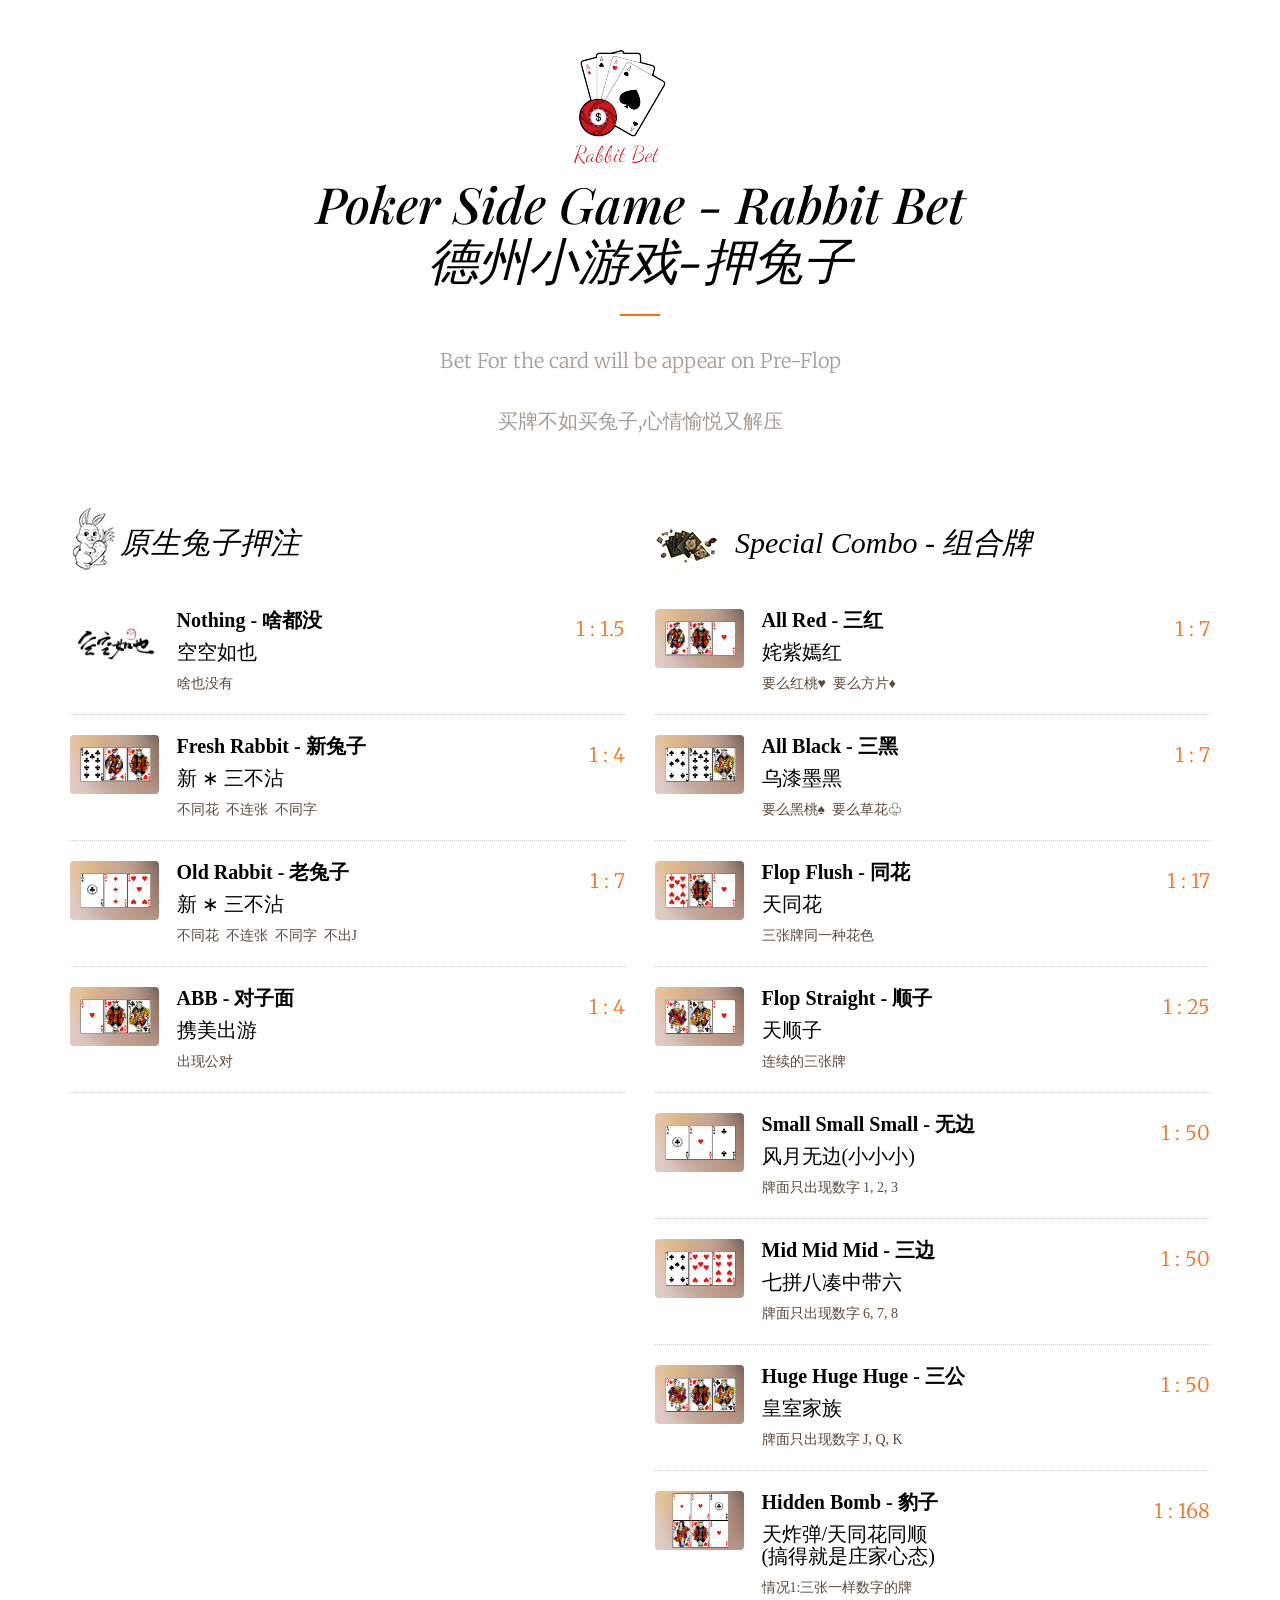
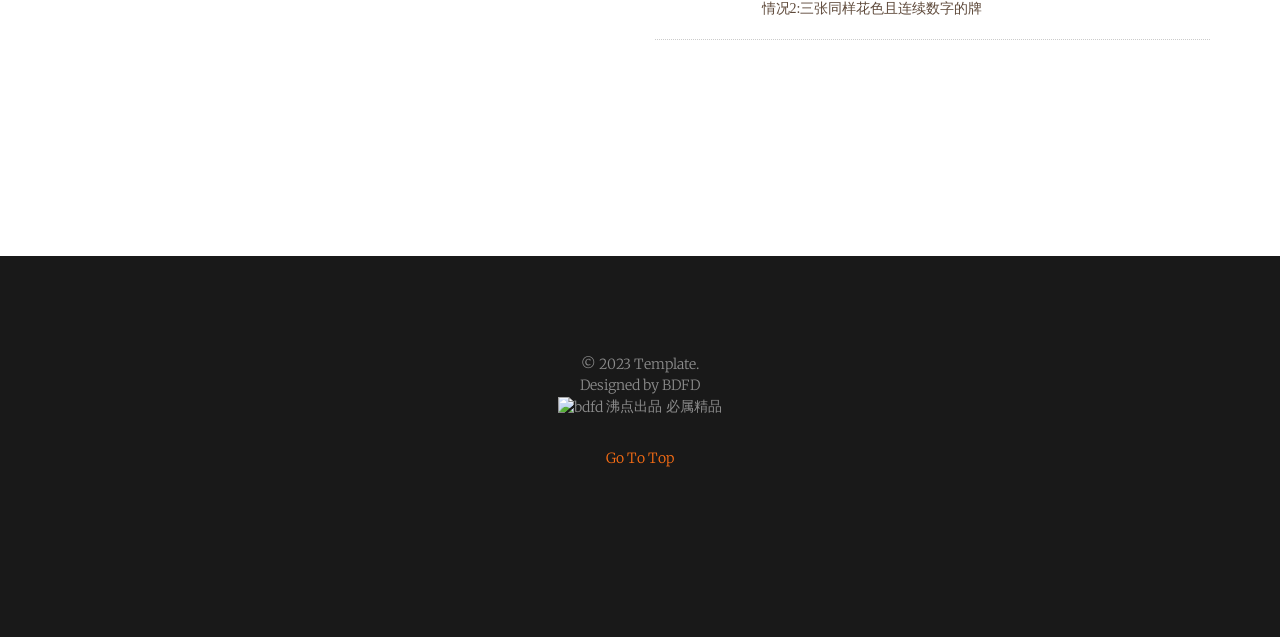
==== commit dc0212e7: "update conpensation ratio" ====
--- a/index.html
+++ b/index.html
@@ -153,12 +153,12 @@
 										</p>
 									</div>
 								</div>
-								<div class="fh5co-food-pricing">
+								<!-- <div class="fh5co-food-pricing">
 									1 : 6
-								</div>
-								<!-- <div class="fh5co-food-pricing">
+								</div> -->
+								<div class="fh5co-food-pricing">
 									1 : 7
-								</div> -->
+								</div>
 							</li>
 
 							<li>
@@ -262,12 +262,12 @@
 											三张牌同一种花色</p>
 									</div>
 								</div>
-								<div class="fh5co-food-pricing">
+								<!-- <div class="fh5co-food-pricing">
 									1 : 15
-								</div>
-								<!-- <div class="fh5co-food-pricing">
+								</div> -->
+								<div class="fh5co-food-pricing">
 									1 : 17
-								</div> -->
+								</div>
 							</li>
 							<li>
 								<div class="fh5co-food-desc">
@@ -399,12 +399,12 @@
 											情况2:三张同样花色且连续数字的牌</p>
 									</div>
 								</div>
-								<div class="fh5co-food-pricing">
+								<!-- <div class="fh5co-food-pricing">
 									1 : 166
-								</div>
-								<!-- <div class="fh5co-food-pricing">
+								</div> -->
+								<div class="fh5co-food-pricing">
 									1 : 168
-								</div> -->
+								</div>
 							</li>
 						</ul>
 					</div>
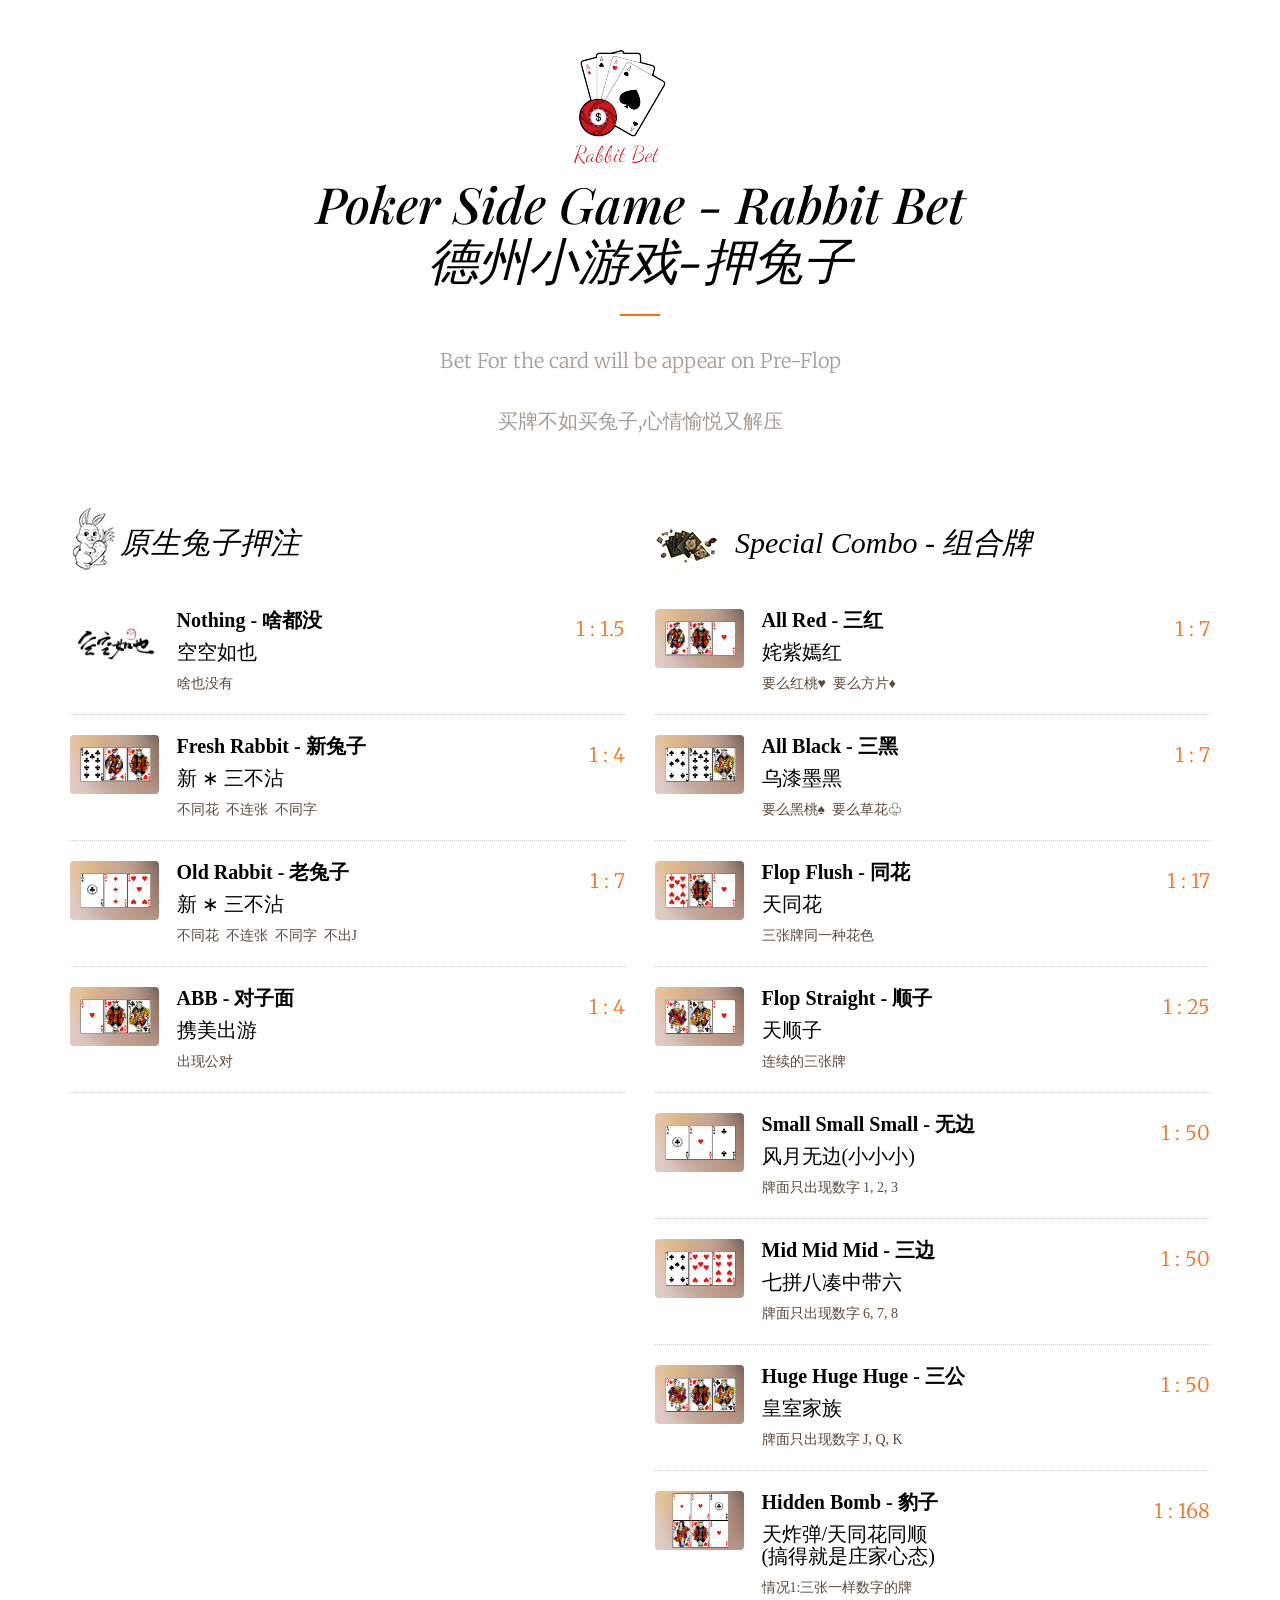
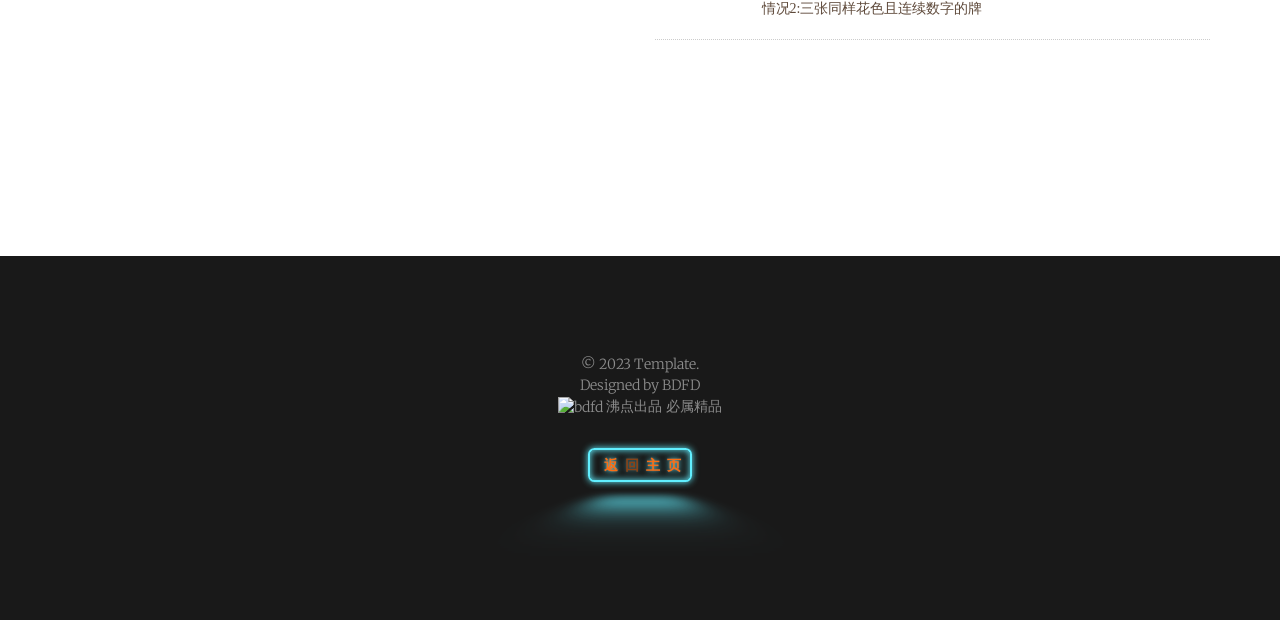
==== commit e5b83d17: "update return menu button" ====
--- a/index.html
+++ b/index.html
@@ -45,8 +45,8 @@
 	<!-- <link rel="stylesheet" href="css/flexslider.css"> -->
 	<!-- Bootstrap  -->
 	<link rel="stylesheet" href="css/bootstrap.css">
-
 	<link rel="stylesheet" href="css/style.css">
+	<link rel="stylesheet" href="css/button_style.css">
 
 
 	<!-- Modernizr JS -->
@@ -427,8 +427,17 @@
 							style="font-family:'Times New Roman',STXingkai">沸点出品
 							必属精品<span>
 					</p>
-					<p class="text-center to-animate"><a href="#"
-							class="js-gotop">Go To Top</a></p>
+					<!-- <p class="text-center to-animate"><a href="#"
+							class="js-gotop">Go To Top</a></p> -->
+					<!-- partial:index.partial.html -->
+					<button class='glowing-btn' href="/google">
+						<span class='glowing-txt'>
+							<a href="https://bdfd.gq/">返<span
+									class='faulty-letter'>回</span>主页
+							</a>
+						</span>
+					</button>
+					<!-- partial -->
 				</div>
 			</div>
 		</div>
--- a/css/button_style.css
+++ b/css/button_style.css
@@ -0,0 +1,207 @@
+/* @import url("https://fonts.googleapis.com/css?family=Raleway"); */
+:root {
+    --glow-color: hsl(186 100% 69%);
+}
+
+/* *,
+*::before,
+*::after {
+    box-sizing: border-box;
+} */
+
+/* html,
+body {
+    height: 100%;
+    width: 100%;
+    overflow: hidden;
+} */
+
+/* body {
+    min-height: 100vh;
+    display: flex;
+    justify-content: center;
+    align-items: center;
+    background: black;
+} */
+
+.glowing-btn {
+    position: relative;
+    color: var(--glow-color);
+    cursor: pointer;
+    padding: 0.35em 1em;
+    border: 0.15em solid var(--glow-color);
+    border-radius: 0.45em;
+    background: none;
+    perspective: 2em;
+    font-family: "Raleway", sans-serif;
+    font-size: 1em;
+    font-weight: 900;
+    letter-spacing: 0.5em;
+    -webkit-box-shadow: inset 0px 0px 0.5em 0px var(--glow-color), 0px 0px 0.5em 0px var(--glow-color);
+    -moz-box-shadow: inset 0px 0px 0.5em 0px var(--glow-color), 0px 0px 0.5em 0px var(--glow-color);
+    box-shadow: inset 0px 0px 0.5em 0px var(--glow-color), 0px 0px 0.5em 0px var(--glow-color);
+    animation: border-flicker 2s linear infinite;
+}
+
+.glowing-txt {
+    float: left;
+    margin-right: -0.8em;
+    -webkit-text-shadow: 0 0 0.125em hsl(0 0% 100% / 0.3), 0 0 0.45em var(--glow-color);
+    -moz-text-shadow: 0 0 0.125em hsl(0 0% 100% / 0.3), 0 0 0.45em var(--glow-color);
+    text-shadow: 0 0 0.125em hsl(0 0% 100% / 0.3), 0 0 0.45em var(--glow-color);
+    animation: text-flicker 3s linear infinite;
+}
+
+.faulty-letter {
+    opacity: 0.5;
+    animation: faulty-flicker 2s linear infinite;
+}
+
+.glowing-btn::before {
+    content: "";
+    position: absolute;
+    top: 0;
+    bottom: 0;
+    left: 0;
+    right: 0;
+    opacity: 0.7;
+    filter: blur(1em);
+    transform: translateY(120%) rotateX(95deg) scale(1, 0.35);
+    background: var(--glow-color);
+    pointer-events: none;
+}
+
+.glowing-btn::after {
+    content: "";
+    position: absolute;
+    top: 0;
+    left: 0;
+    right: 0;
+    bottom: 0;
+    opacity: 0;
+    z-index: -1;
+    background-color: var(--glow-color);
+    box-shadow: 0 0 2em 0.2em var(--glow-color);
+    transition: opacity 100ms linear;
+}
+
+.glowing-btn:hover {
+    color: rgba(0, 0, 0, 0.8);
+    text-shadow: none;
+    animation: none;
+}
+
+.glowing-btn:hover .glowing-txt {
+    animation: none;
+}
+
+.glowing-btn:hover .faulty-letter {
+    animation: none;
+    text-shadow: none;
+    opacity: 1;
+}
+
+.glowing-btn:hover:before {
+    filter: blur(1.5em);
+    opacity: 1;
+}
+
+.glowing-btn:hover:after {
+    opacity: 1;
+}
+
+@keyframes faulty-flicker {
+    0% {
+        opacity: 0.1;
+    }
+    2% {
+        opacity: 0.1;
+    }
+    4% {
+        opacity: 0.5;
+    }
+    19% {
+        opacity: 0.5;
+    }
+    21% {
+        opacity: 0.1;
+    }
+    23% {
+        opacity: 1;
+    }
+    80% {
+        opacity: 0.5;
+    }
+    83% {
+        opacity: 0.4;
+    }
+    87% {
+        opacity: 1;
+    }
+}
+
+@keyframes text-flicker {
+    0% {
+        opacity: 0.1;
+    }
+    2% {
+        opacity: 1;
+    }
+    8% {
+        opacity: 0.1;
+    }
+    9% {
+        opacity: 1;
+    }
+    12% {
+        opacity: 0.1;
+    }
+    20% {
+        opacity: 1;
+    }
+    25% {
+        opacity: 0.3;
+    }
+    30% {
+        opacity: 1;
+    }
+    70% {
+        opacity: 0.7;
+    }
+    72% {
+        opacity: 0.2;
+    }
+    77% {
+        opacity: 0.9;
+    }
+    100% {
+        opacity: 0.9;
+    }
+}
+
+@keyframes border-flicker {
+    0% {
+        opacity: 0.1;
+    }
+    2% {
+        opacity: 1;
+    }
+    4% {
+        opacity: 0.1;
+    }
+    8% {
+        opacity: 1;
+    }
+    70% {
+        opacity: 0.7;
+    }
+    100% {
+        opacity: 1;
+    }
+}
+
+@media only screen and (max-width: 600px) {
+    .glowing-btn {
+        font-size: 1em;
+    }
+}
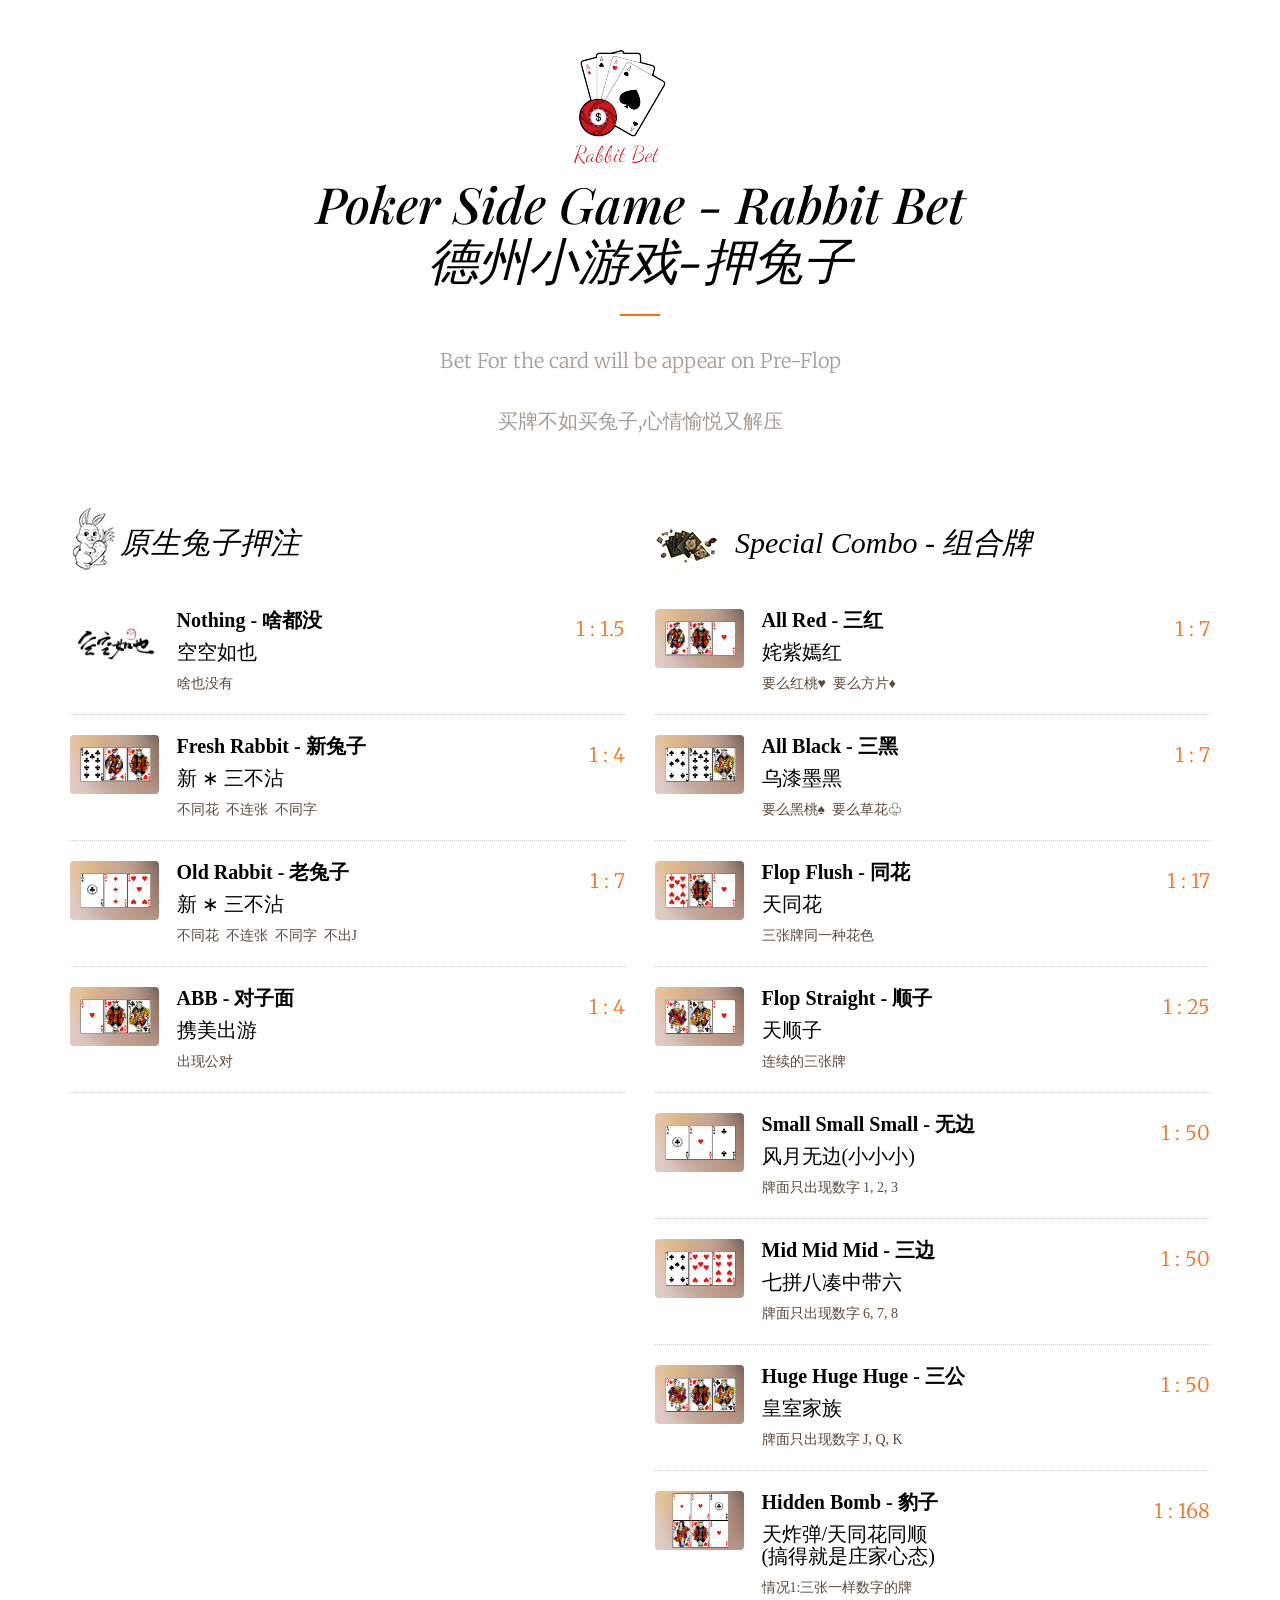
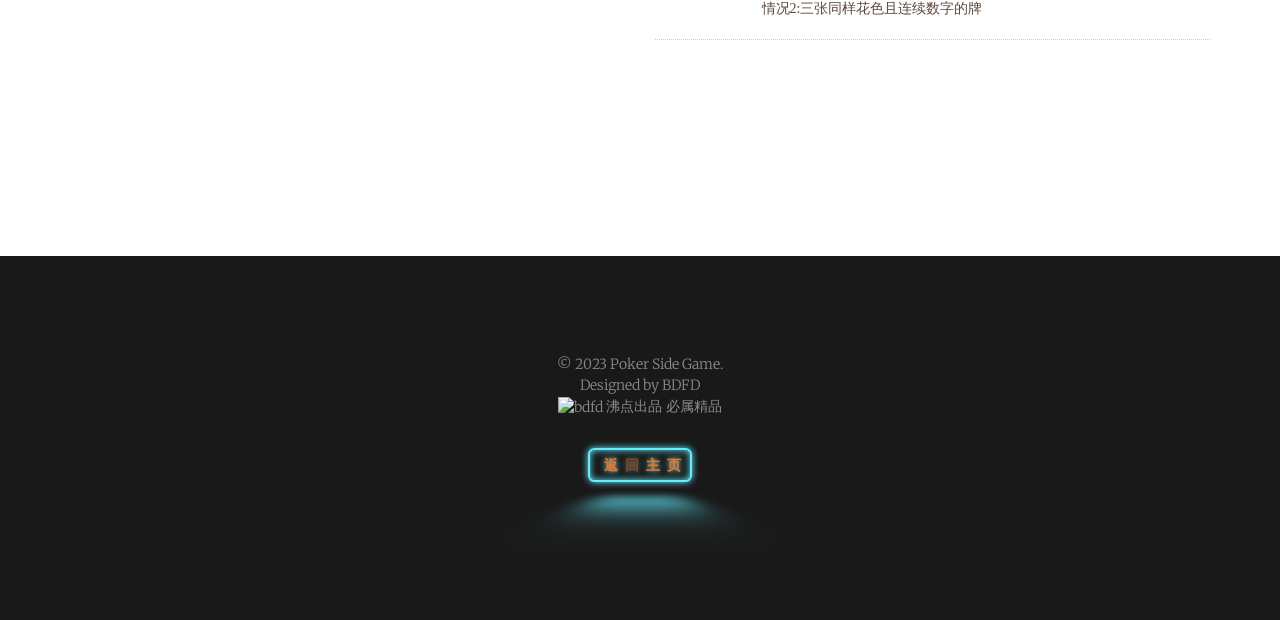
==== commit a6bc306a: "Update index.html" ====
--- a/index.html
+++ b/index.html
@@ -419,7 +419,7 @@
 			<div class="row row-padded">
 				<div class="col-md-12 text-center">
 					<p class="to-animate">&copy; 2023
-						Template.<br />Designed by BDFD<br />
+						Poker Side Game.<br />Designed by BDFD<br />
 						<img height=30
 							src="https://cdn.jsdelivr.net/gh/bdfd/Personal_Image_Repo/4.Stamp/BDFD_Stamp.png"
 							alt="bdfd" />
@@ -469,4 +469,4 @@
 
 </body>
 
-</html>+</html>
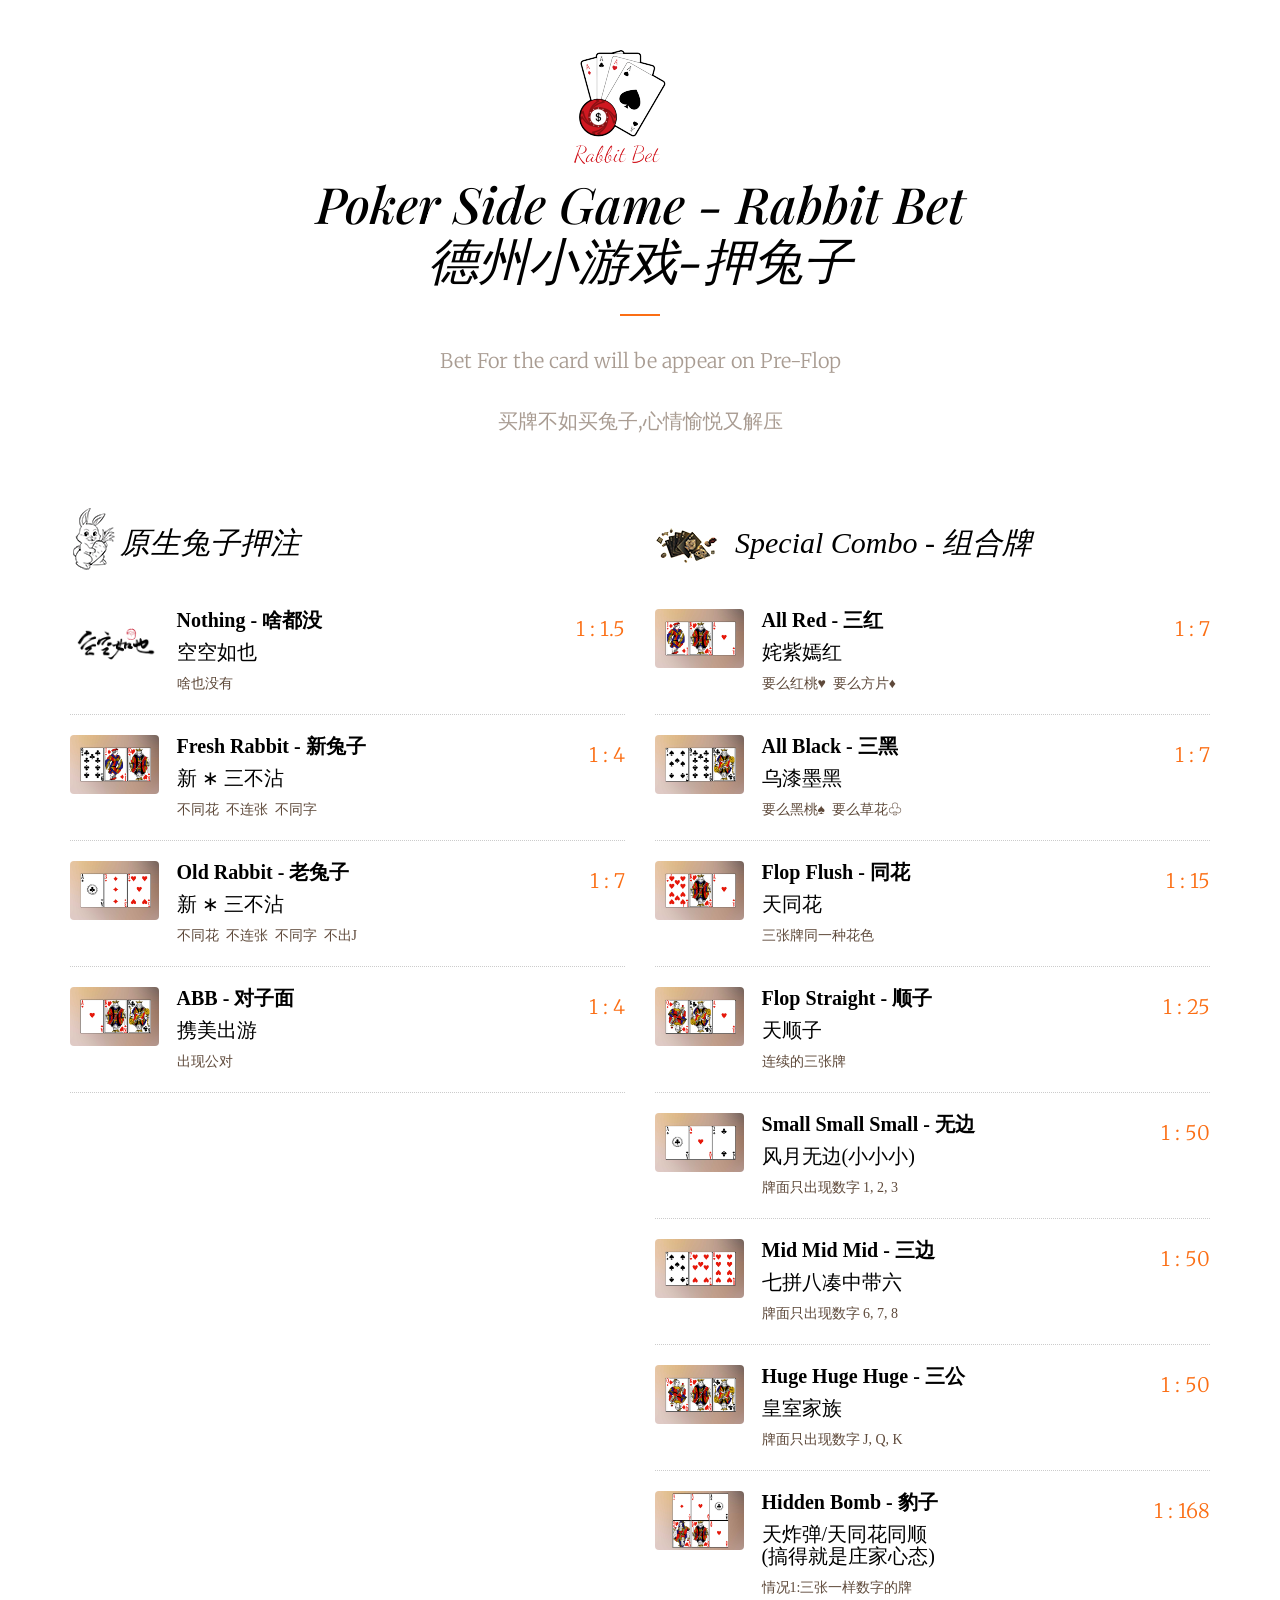
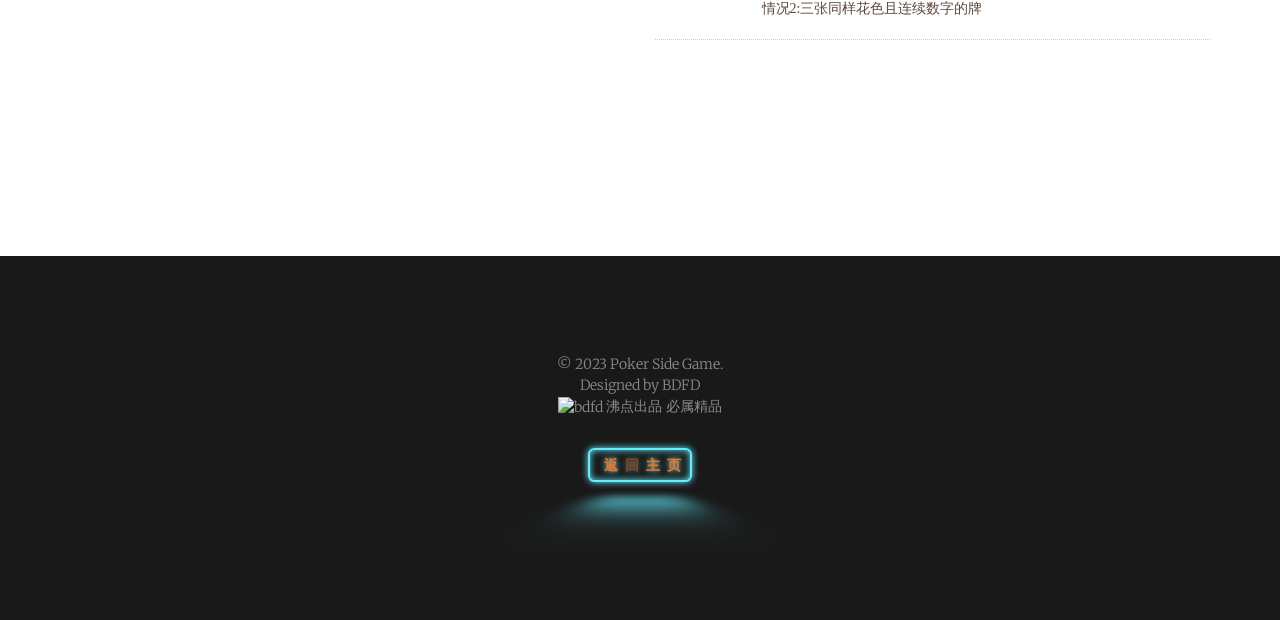
==== commit f591e216: "update new ratio for straight draw" ====
--- a/index.html
+++ b/index.html
@@ -266,7 +266,7 @@
 									1 : 15
 								</div> -->
 								<div class="fh5co-food-pricing">
-									1 : 17
+									1 : 15
 								</div>
 							</li>
 							<li>
@@ -469,4 +469,4 @@
 
 </body>
 
-</html>
+</html>
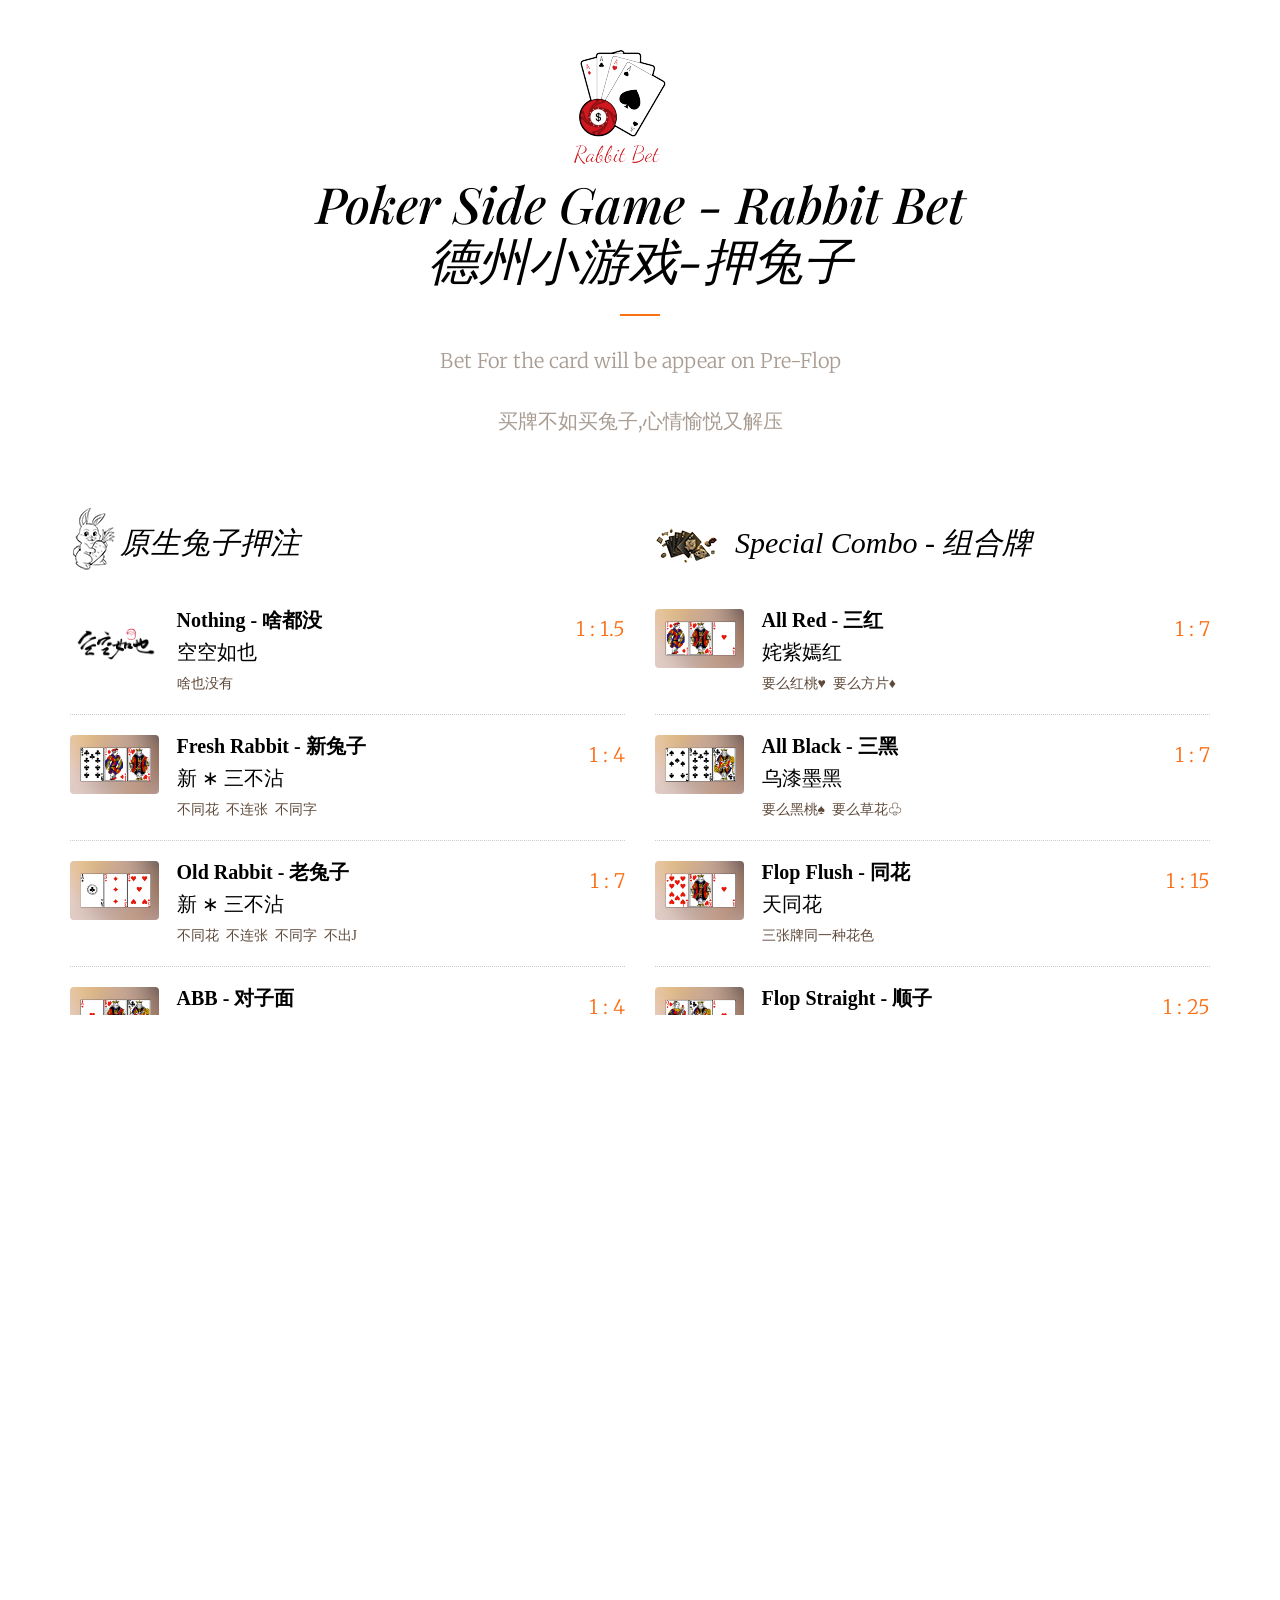
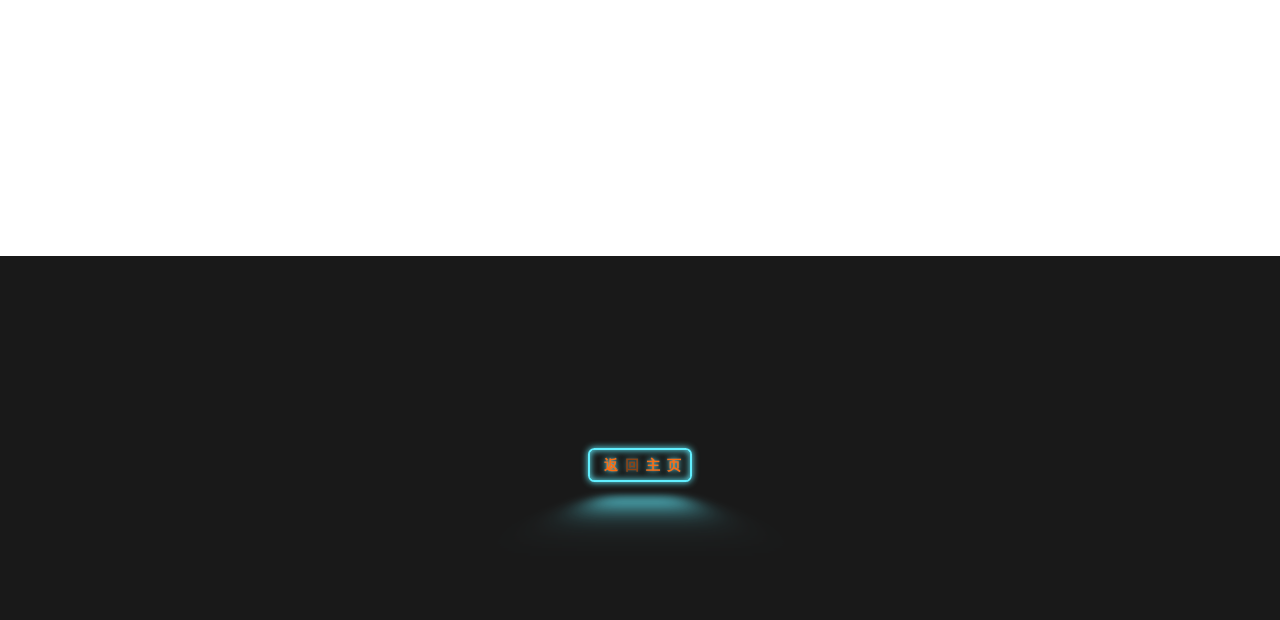
==== commit 9922370c: "Update index.html" ====
--- a/index.html
+++ b/index.html
@@ -432,7 +432,7 @@
 					<!-- partial:index.partial.html -->
 					<button class='glowing-btn' href="/google">
 						<span class='glowing-txt'>
-							<a href="https://bdfd.gq/">返<span
+							<a href="https://bit.ly/3BZzqmS">返<span
 									class='faulty-letter'>回</span>主页
 							</a>
 						</span>
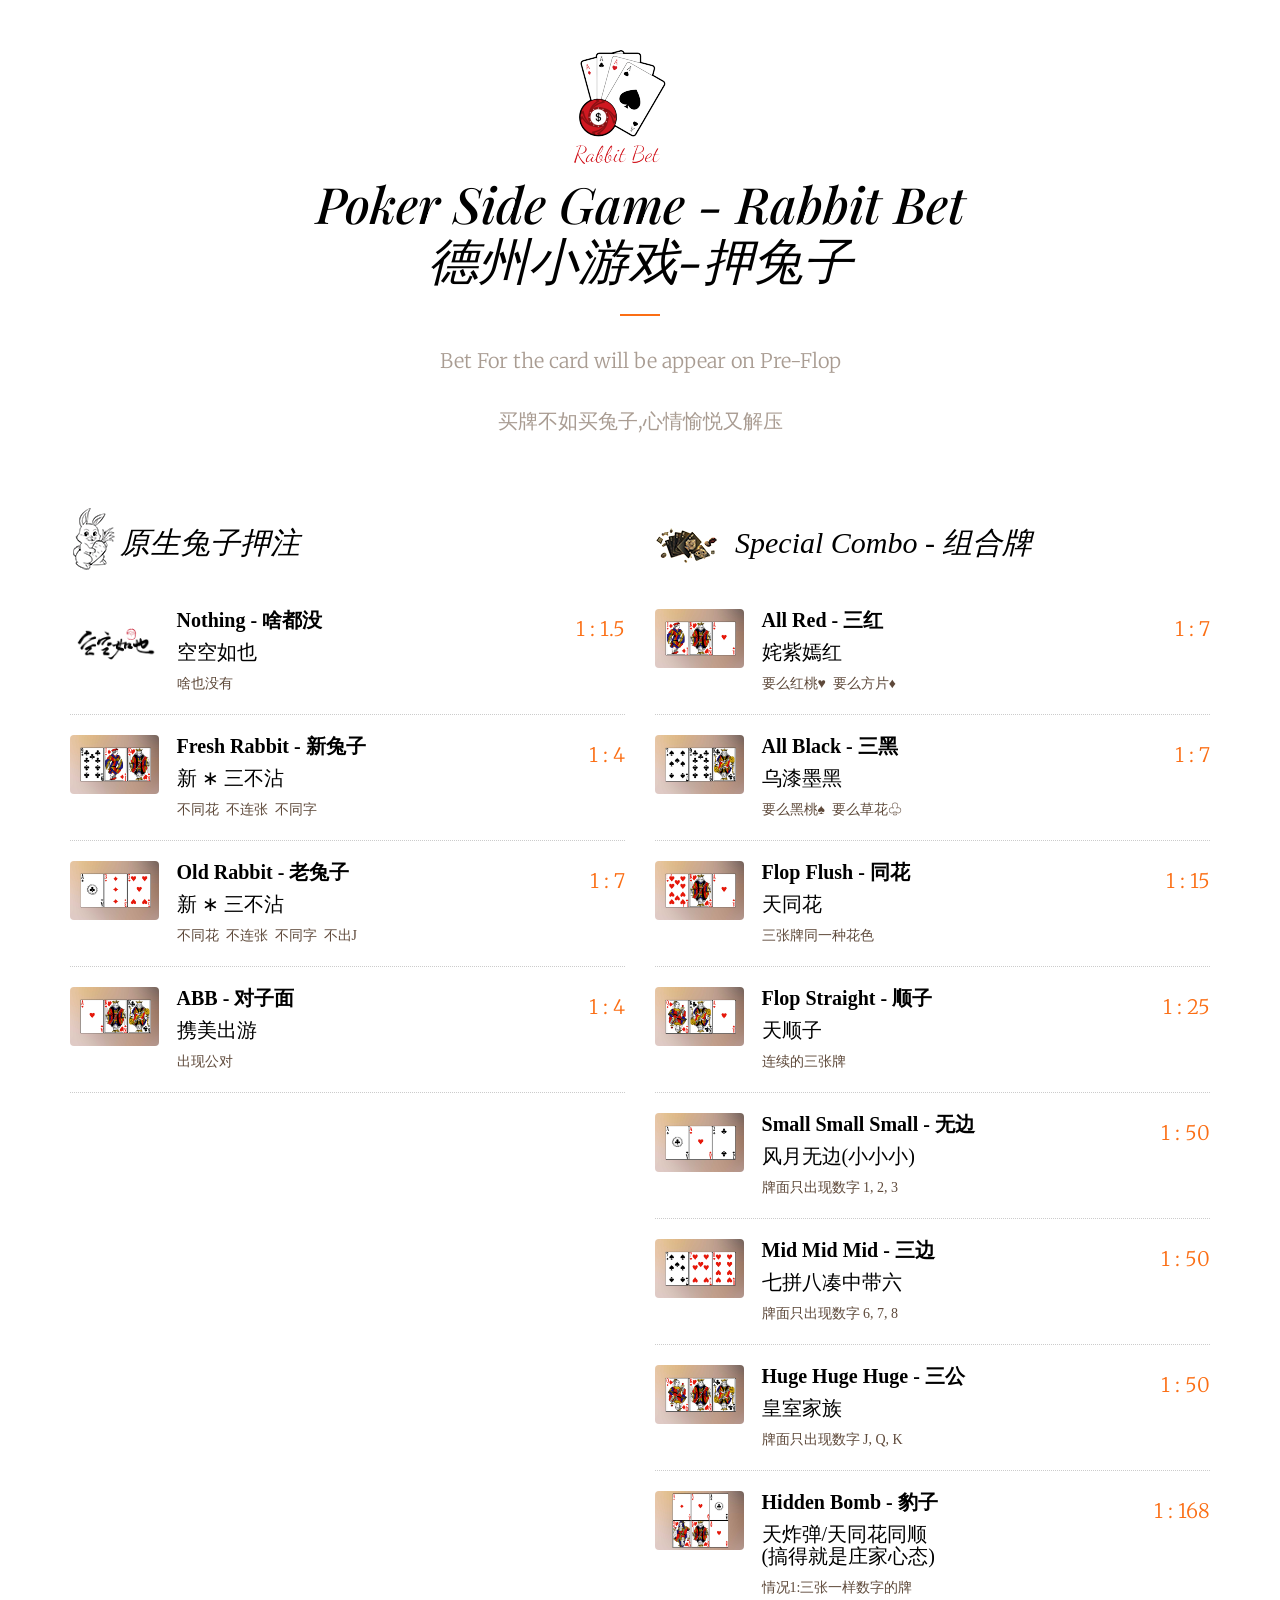
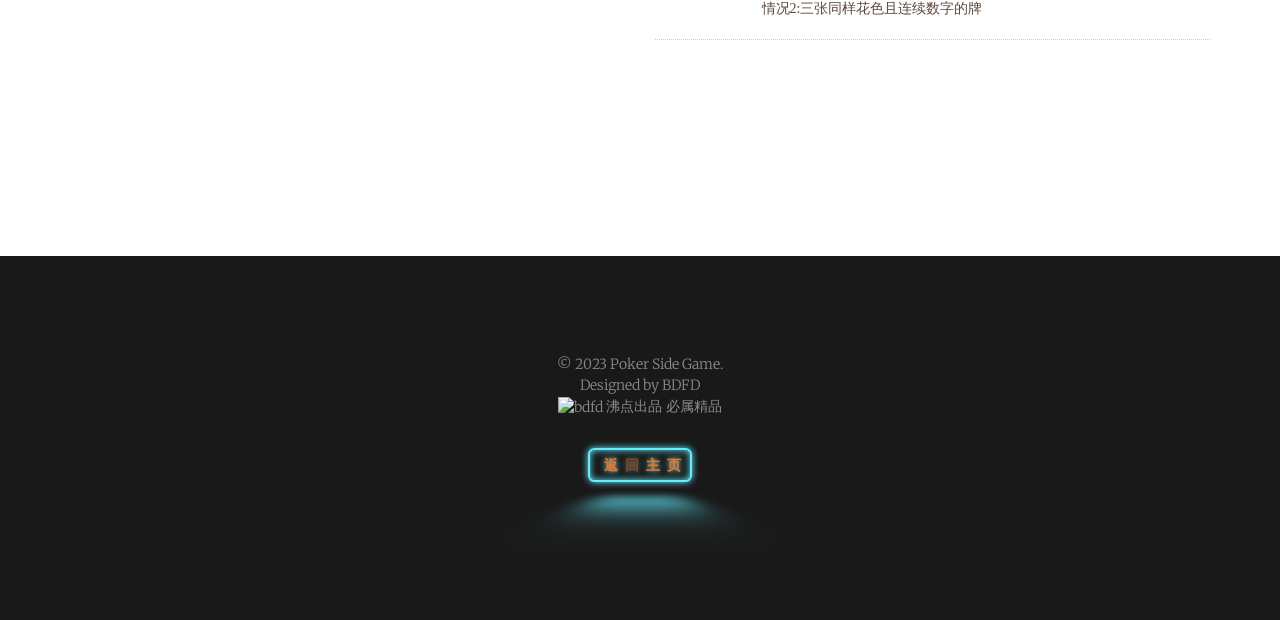
==== commit 858e0409: "Update index.html" ====
--- a/index.html
+++ b/index.html
@@ -432,7 +432,7 @@
 					<!-- partial:index.partial.html -->
 					<button class='glowing-btn' href="/google">
 						<span class='glowing-txt'>
-							<a href="https://bit.ly/3BZzqmS">返<span
+							<a href="https://bit.ly/4agR3v4">返<span
 									class='faulty-letter'>回</span>主页
 							</a>
 						</span>
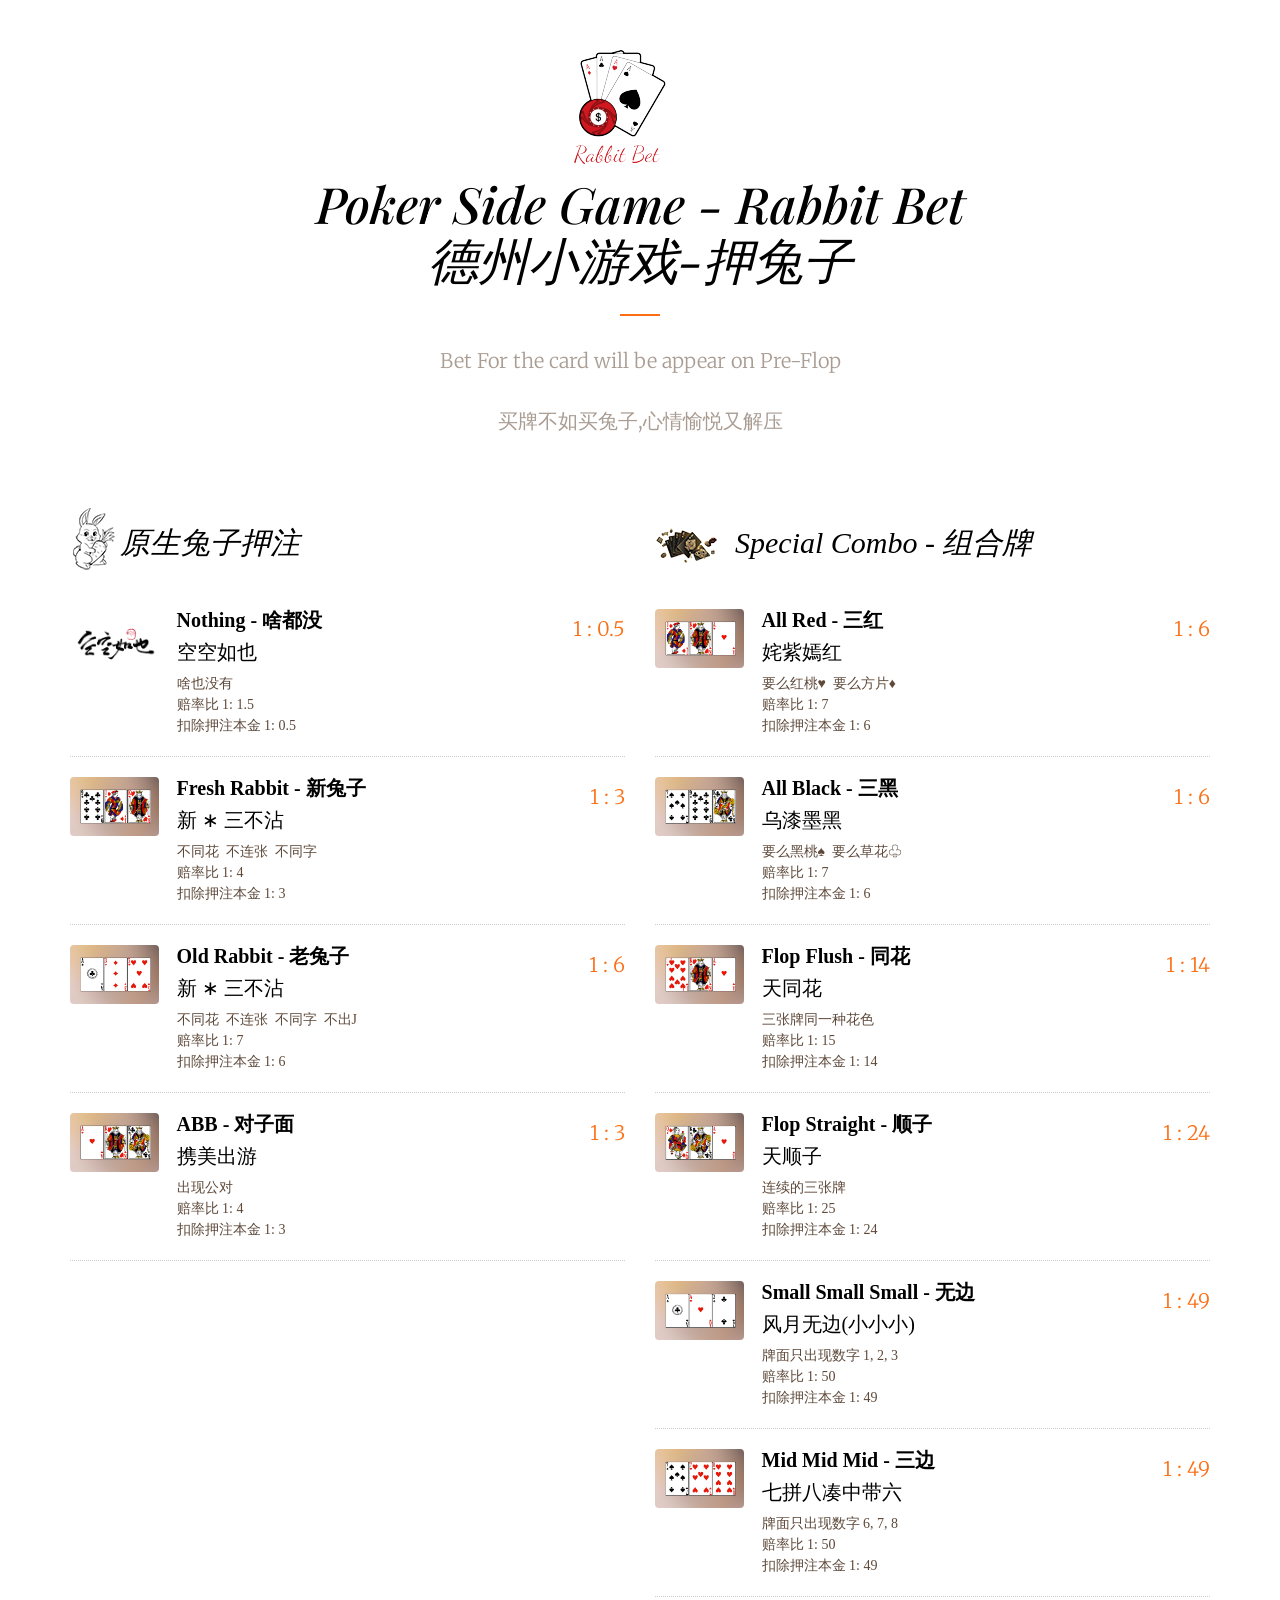
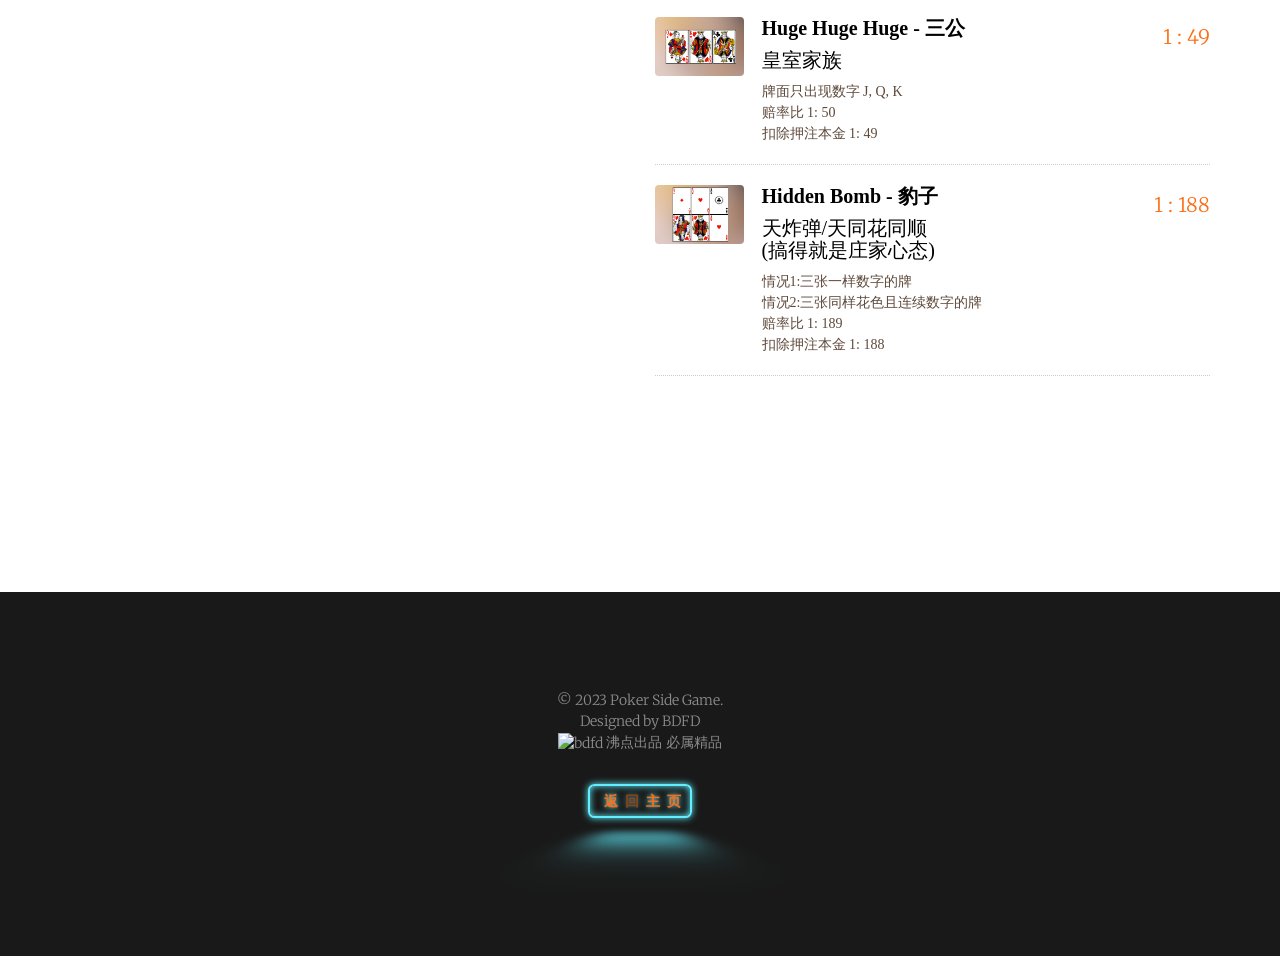
==== commit ea9f6f36: "Update index.html" ====
--- a/index.html
+++ b/index.html
@@ -97,10 +97,16 @@
 										<p
 											style="font-family:'Times New Roman',STXingkai">
 											啥也没有</p>
-									</div>
-								</div>
-								<div class="fh5co-food-pricing">
-									1 : 1.5
+										<p
+											style="font-family:'Times New Roman',STXingkai">
+											赔率比 1: 1.5</p>
+										<p
+											style="font-family:'Times New Roman',STXingkai">
+											扣除押注本金 1: 0.5</p>
+									</div>
+								</div>
+								<div class="fh5co-food-pricing">
+									1 : 0.5
 								</div>
 							</li>
 							<li>
@@ -121,10 +127,16 @@
 											style="font-family:'Times New Roman',STXingkai">
 											不同花&nbsp&nbsp不连张&nbsp&nbsp不同字
 										</p>
-									</div>
-								</div>
-								<div class="fh5co-food-pricing">
-									1 : 4
+										<p
+											style="font-family:'Times New Roman',STXingkai">
+											赔率比 1: 4</p>
+										<p
+											style="font-family:'Times New Roman',STXingkai">
+											扣除押注本金 1: 3</p>
+									</div>
+								</div>
+								<div class="fh5co-food-pricing">
+									1 : 3
 								</div>
 								<!-- <div class="fh5co-food-pricing">
 									1 : 4
@@ -151,13 +163,19 @@
 											style="font-family:'Times New Roman',STXingkai">
 											不同花&nbsp&nbsp不连张&nbsp&nbsp不同字&nbsp&nbsp不出J
 										</p>
+										<p
+											style="font-family:'Times New Roman',STXingkai">
+											赔率比 1: 7</p>
+										<p
+											style="font-family:'Times New Roman',STXingkai">
+											扣除押注本金 1: 6</p>
 									</div>
 								</div>
 								<!-- <div class="fh5co-food-pricing">
 									1 : 6
 								</div> -->
 								<div class="fh5co-food-pricing">
-									1 : 7
+									1 : 6
 								</div>
 							</li>
 
@@ -179,10 +197,16 @@
 											style="font-family:'Times New Roman',STXingkai">
 											出现公对
 										</p>
-									</div>
-								</div>
-								<div class="fh5co-food-pricing">
-									1 : 4
+										<p
+											style="font-family:'Times New Roman',STXingkai">
+											赔率比 1: 4</p>
+										<p
+											style="font-family:'Times New Roman',STXingkai">
+											扣除押注本金 1: 3</p>
+									</div>
+								</div>
+								<div class="fh5co-food-pricing">
+									1 : 3
 								</div>
 								<!-- <div class="fh5co-food-pricing">
 									1 : 4
@@ -214,10 +238,16 @@
 										<p
 											style="font-family:'Times New Roman',STXingkai">
 											要么红桃♥&nbsp&nbsp要么方片♦</p>
-									</div>
-								</div>
-								<div class="fh5co-food-pricing">
-									1 : 7
+										<p
+											style="font-family:'Times New Roman',STXingkai">
+											赔率比 1: 7</p>
+										<p
+											style="font-family:'Times New Roman',STXingkai">
+											扣除押注本金 1: 6</p>
+									</div>
+								</div>
+								<div class="fh5co-food-pricing">
+									1 : 6
 								</div>
 							</li>
 							<li>
@@ -237,10 +267,16 @@
 										<p
 											style="font-family:'Times New Roman',STXingkai">
 											要么黑桃♠&nbsp&nbsp要么草花♧</p>
-									</div>
-								</div>
-								<div class="fh5co-food-pricing">
-									1 : 7
+										<p
+											style="font-family:'Times New Roman',STXingkai">
+											赔率比 1: 7</p>
+										<p
+											style="font-family:'Times New Roman',STXingkai">
+											扣除押注本金 1: 6</p>
+									</div>
+								</div>
+								<div class="fh5co-food-pricing">
+									1 : 6
 								</div>
 							</li>
 							<li>
@@ -260,13 +296,19 @@
 										<p
 											style="font-family:'Times New Roman',STXingkai">
 											三张牌同一种花色</p>
+										<p
+											style="font-family:'Times New Roman',STXingkai">
+											赔率比 1: 15</p>
+										<p
+											style="font-family:'Times New Roman',STXingkai">
+											扣除押注本金 1: 14</p>
 									</div>
 								</div>
 								<!-- <div class="fh5co-food-pricing">
 									1 : 15
 								</div> -->
 								<div class="fh5co-food-pricing">
-									1 : 15
+									1 : 14
 								</div>
 							</li>
 							<li>
@@ -286,13 +328,19 @@
 										<p
 											style="font-family:'Times New Roman',STXingkai">
 											连续的三张牌</p>
+										<p
+											style="font-family:'Times New Roman',STXingkai">
+											赔率比 1: 25</p>
+										<p
+											style="font-family:'Times New Roman',STXingkai">
+											扣除押注本金 1: 24</p>
 									</div>
 								</div>
 								<!-- <div class="fh5co-food-pricing">
 									1 : 30
 								</div> -->
 								<div class="fh5co-food-pricing">
-									1 : 25
+									1 : 24
 								</div>
 							</li>
 							<li>
@@ -312,13 +360,19 @@
 										<p
 											style="font-family:'Times New Roman',STXingkai">
 											牌面只出现数字 1, 2, 3</p>
+										<p
+											style="font-family:'Times New Roman',STXingkai">
+											赔率比 1: 50</p>
+										<p
+											style="font-family:'Times New Roman',STXingkai">
+											扣除押注本金 1: 49</p>
 									</div>
 								</div>
 								<!-- <div class="fh5co-food-pricing">
 									1 : 60
 								</div> -->
 								<div class="fh5co-food-pricing">
-									1 : 50
+									1 : 49
 								</div>
 							</li>
 							<li>
@@ -338,13 +392,19 @@
 										<p
 											style="font-family:'Times New Roman',STXingkai">
 											牌面只出现数字 6, 7, 8</p>
+										<p
+											style="font-family:'Times New Roman',STXingkai">
+											赔率比 1: 50</p>
+										<p
+											style="font-family:'Times New Roman',STXingkai">
+											扣除押注本金 1: 49</p>
 									</div>
 								</div>
 								<!-- <div class="fh5co-food-pricing">
 									1 : 60
 								</div> -->
 								<div class="fh5co-food-pricing">
-									1 : 50
+									1 : 49
 								</div>
 							</li>
 							<li>
@@ -364,13 +424,19 @@
 										<p
 											style="font-family:'Times New Roman',STXingkai">
 											牌面只出现数字 J, Q, K</p>
+										<p
+											style="font-family:'Times New Roman',STXingkai">
+											赔率比 1: 50</p>
+										<p
+											style="font-family:'Times New Roman',STXingkai">
+											扣除押注本金 1: 49</p>
 									</div>
 								</div>
 								<!-- <div class="fh5co-food-pricing">
 									1 : 60
 								</div> -->
 								<div class="fh5co-food-pricing">
-									1 : 50
+									1 : 49
 								</div>
 							</li>
 							<li>
@@ -397,13 +463,19 @@
 										<p
 											style="font-family:'Times New Roman',STXingkai">
 											情况2:三张同样花色且连续数字的牌</p>
+										<p
+											style="font-family:'Times New Roman',STXingkai">
+											赔率比 1: 189</p>
+										<p
+											style="font-family:'Times New Roman',STXingkai">
+											扣除押注本金 1: 188</p>
 									</div>
 								</div>
 								<!-- <div class="fh5co-food-pricing">
 									1 : 166
 								</div> -->
 								<div class="fh5co-food-pricing">
-									1 : 168
+									1 : 188
 								</div>
 							</li>
 						</ul>
